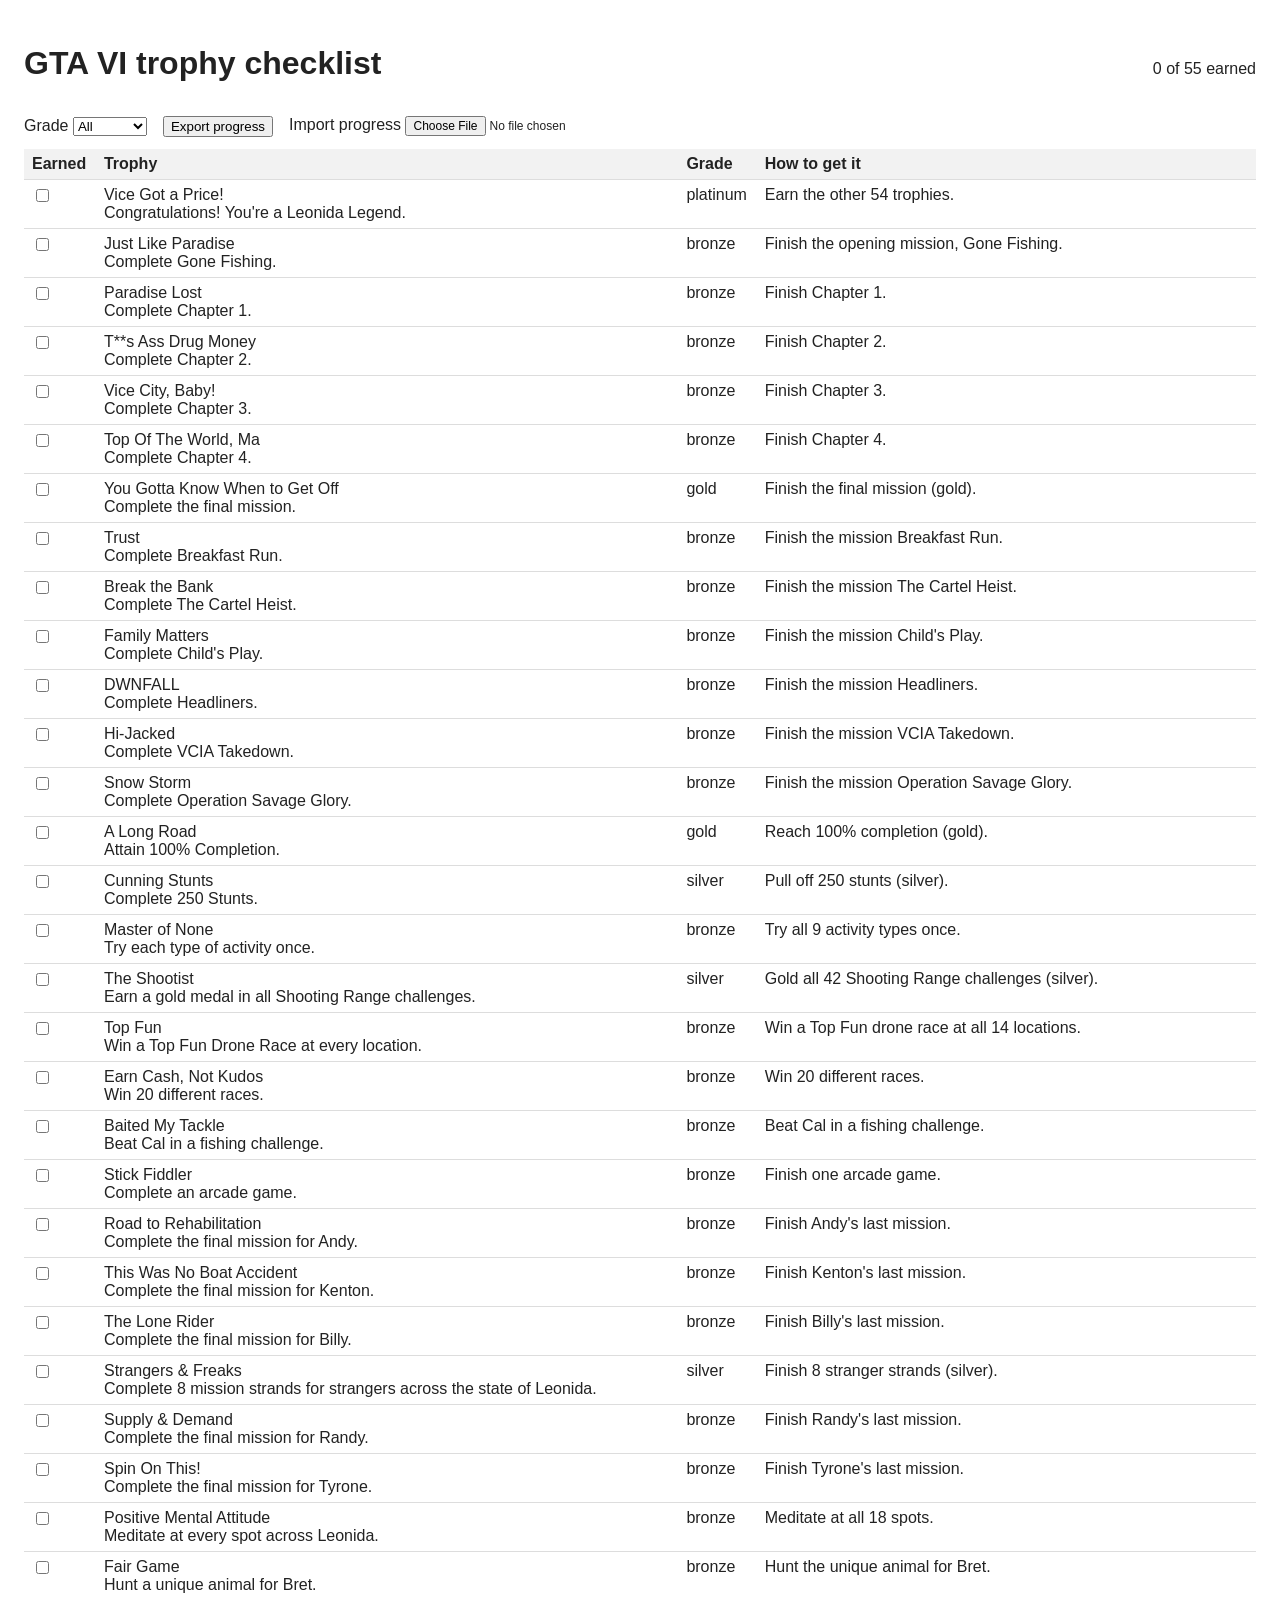
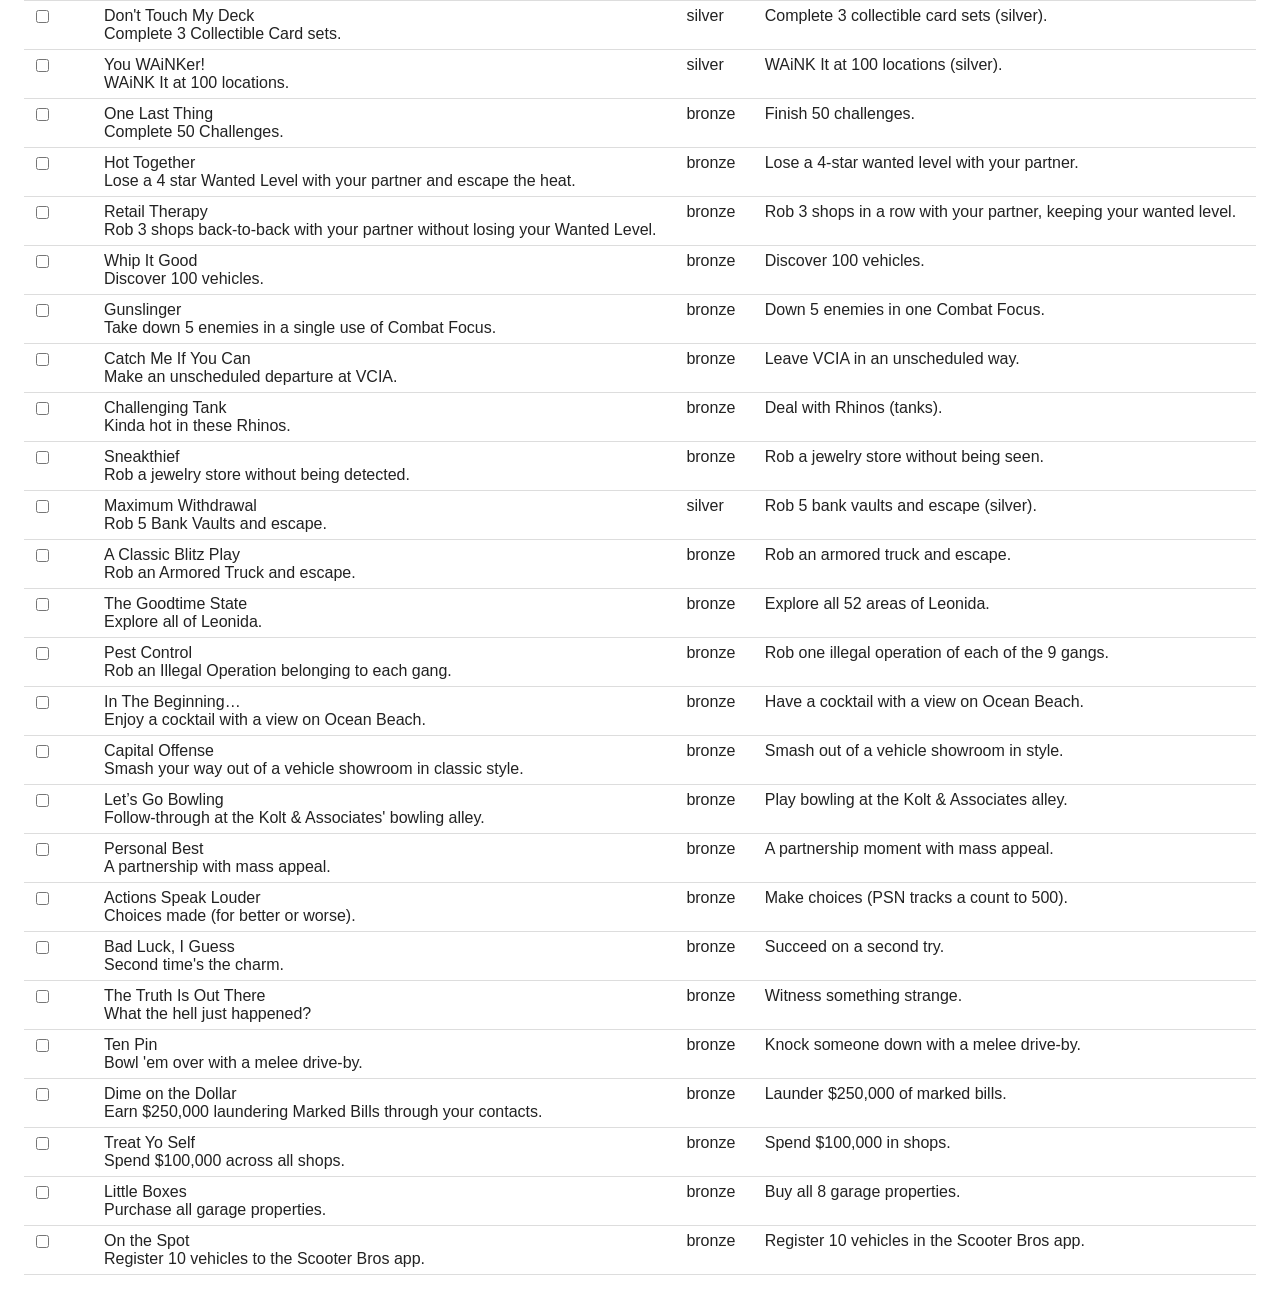
==== app/index.html @ 546e2f85 "kit starter: trophy guide app + screenshots + vendor" ====
<!doctype html>
<html lang="en">
<head>
<meta charset="utf-8">
<meta name="viewport" content="width=device-width, initial-scale=1">
<title>GTA VI trophy checklist</title>
<link rel="stylesheet" href="style.css">
</head>
<body>
<header>
  <h1>GTA VI trophy checklist</h1>
  <p id="progress">0 of 55 earned</p>
</header>
<div class="controls">
  <label>Grade <select id="grade"><option value="all">All</option><option value="platinum">Platinum</option><option value="gold">Gold</option><option value="silver">Silver</option><option value="bronze">Bronze</option></select></label>
  <button id="export" type="button">Export progress</button>
  <label class="import">Import progress <input id="import" type="file" accept="application/json"></label>
</div>
<table>
  <thead><tr><th>Earned</th><th>Trophy</th><th>Grade</th><th>How to get it</th></tr></thead>
  <tbody id="rows"></tbody>
</table>
<script type="module" src="app.js"></script>
</body>
</html>
---- app/style.css ----
body { font-family: Arial, sans-serif; margin: 24px; color: #222; }
header { display: flex; justify-content: space-between; align-items: baseline; }
.controls { display: flex; gap: 16px; margin: 12px 0; align-items: center; }
.import input { font-size: 12px; }
table { border-collapse: collapse; width: 100%; }
th, td { border-bottom: 1px solid #ddd; padding: 6px 8px; text-align: left; vertical-align: top; white-space: pre-line; }
th { background: #f2f2f2; }
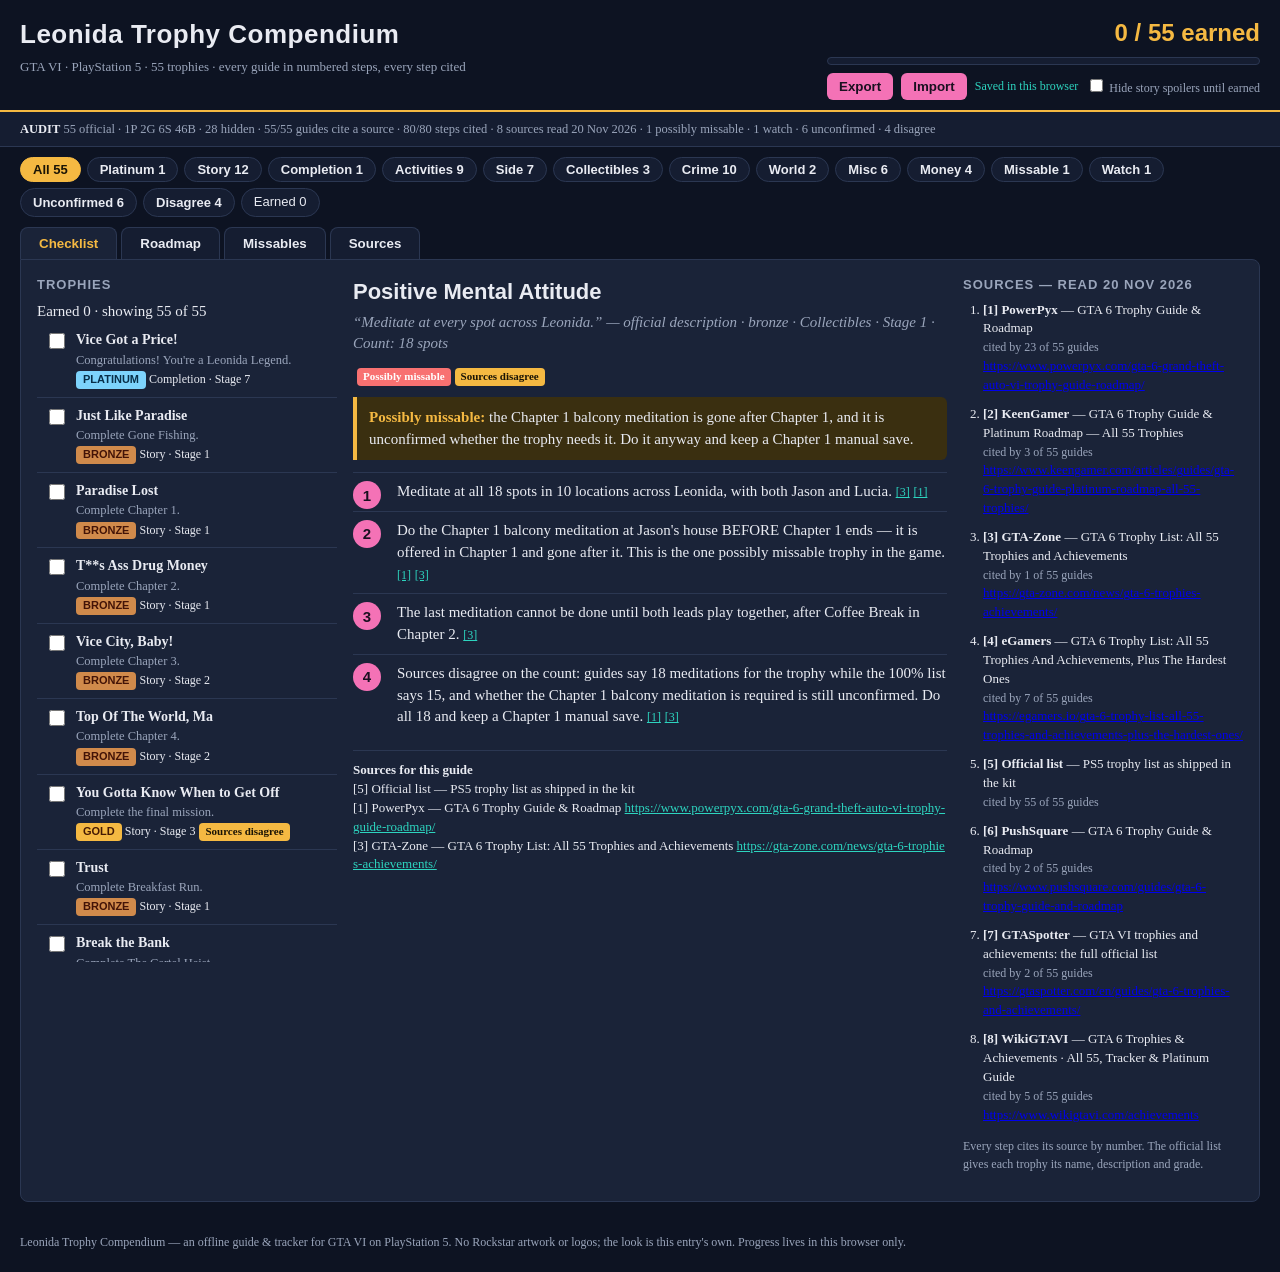
==== commit 34cc65df: "Leonida Trophy Compendium: full guide + tracker (55 trophies, cited guides, roadmap, missables, 4 sc" ====
--- a/app/index.html
+++ b/app/index.html
@@ -3,23 +3,64 @@
 <head>
 <meta charset="utf-8">
 <meta name="viewport" content="width=device-width, initial-scale=1">
-<title>GTA VI trophy checklist</title>
+<title>Leonida Trophy Compendium — GTA VI guide &amp; tracker</title>
 <link rel="stylesheet" href="style.css">
 </head>
 <body>
-<header>
-  <h1>GTA VI trophy checklist</h1>
-  <p id="progress">0 of 55 earned</p>
+<header class="top">
+  <div class="titleblock">
+    <h1>Leonida Trophy Compendium</h1>
+    <p class="subtitle">GTA VI · PlayStation 5 · 55 trophies · every guide in numbered steps, every step cited</p>
+  </div>
+  <div class="progressblock">
+    <div class="earned" id="earnedBig">0 / 55 earned</div>
+    <div class="bar"><div class="barfill" id="barFill"></div></div>
+    <div class="topactions">
+      <button id="exportBtn" type="button">Export</button>
+      <button id="importBtn" type="button">Import</button>
+      <input id="importFile" type="file" accept="application/json" hidden>
+      <span class="saved" id="savedNote">Saved in this browser</span>
+      <label class="spoiler"><input id="spoilerToggle" type="checkbox"> Hide story spoilers until earned</label>
+    </div>
+  </div>
 </header>
-<div class="controls">
-  <label>Grade <select id="grade"><option value="all">All</option><option value="platinum">Platinum</option><option value="gold">Gold</option><option value="silver">Silver</option><option value="bronze">Bronze</option></select></label>
-  <button id="export" type="button">Export progress</button>
-  <label class="import">Import progress <input id="import" type="file" accept="application/json"></label>
-</div>
-<table>
-  <thead><tr><th>Earned</th><th>Trophy</th><th>Grade</th><th>How to get it</th></tr></thead>
-  <tbody id="rows"></tbody>
-</table>
+<div class="audit" id="audit"></div>
+<div class="filters" id="filters"></div>
+<nav class="tabs" id="tabs">
+  <button type="button" data-tab="checklist" class="active">Checklist</button>
+  <button type="button" data-tab="roadmap">Roadmap</button>
+  <button type="button" data-tab="missables">Missables</button>
+  <button type="button" data-tab="sources">Sources</button>
+</nav>
+<main>
+  <section id="view-checklist" class="view active">
+    <div class="cols">
+      <aside class="trophylist">
+        <h2>Trophies</h2>
+        <div id="earnedCount"></div>
+        <ul id="trophyList"></ul>
+      </aside>
+      <article class="detail" id="detail"></article>
+      <aside class="sources" id="sourcesPanel"></aside>
+    </div>
+  </section>
+  <section id="view-roadmap" class="view">
+    <h2>Roadmap to the platinum — Vice Got a Price!</h2>
+    <p class="roadmap-intro">About 200 hours, difficulty 4/10, one playthrough, no online trophies, no mission replay. Keep a manual save at the start of each chapter. Cheats disable trophies and saving — keep them off a trophy save.</p>
+    <div class="stages" id="stages"></div>
+  </section>
+  <section id="view-missables" class="view">
+    <h2>Missables, watch list, unconfirmed &amp; disagreements</h2>
+    <p class="miss-intro">Derived from the launch-day guides, not carried over from any older list. Every other trophy is earnable in free roam after the story.</p>
+    <div class="missgrid" id="missGrid"></div>
+  </section>
+  <section id="view-sources" class="view">
+    <h2>Sources — read 20 Nov 2026</h2>
+    <p class="src-intro">Every step cites its source by number. The official list gives each trophy its name, description and grade. A source is cited, never copied: the guides below are written in this entry's own words.</p>
+    <ol class="srclist" id="sourceList"></ol>
+  </section>
+</main>
+<footer class="foot">Leonida Trophy Compendium — an offline guide &amp; tracker for GTA VI on PlayStation 5. No Rockstar artwork or logos; the look is this entry's own. Progress lives in this browser only.</footer>
 <script type="module" src="app.js"></script>
 </body>
 </html>
--- a/app/style.css
+++ b/app/style.css
@@ -1,7 +1,91 @@
-body { font-family: Arial, sans-serif; margin: 24px; color: #222; }
-header { display: flex; justify-content: space-between; align-items: baseline; }
-.controls { display: flex; gap: 16px; margin: 12px 0; align-items: center; }
-.import input { font-size: 12px; }
-table { border-collapse: collapse; width: 100%; }
-th, td { border-bottom: 1px solid #ddd; padding: 6px 8px; text-align: left; vertical-align: top; white-space: pre-line; }
-th { background: #f2f2f2; }
+/* Leonida Trophy Compendium — dark sunset theme. Own design, no Rockstar assets. */
+:root {
+  --bg: #0d1322; --panel: #151d31; --panel2: #1a2338; --line: #2b3752;
+  --text: #e9ebf2; --muted: #9aa5bb; --amber: #f5b942; --teal: #2dd4bf;
+  --pink: #f472b6; --red: #f87171; --green: #4ade80;
+  --plat: #7dd3fc; --gold: #f5b942; --silver: #cbd5e1; --bronze: #d08a4b;
+}
+* { box-sizing: border-box; }
+body { margin: 0; background: var(--bg); color: var(--text); font-family: Georgia, 'Times New Roman', serif; font-size: 15px; line-height: 1.45; }
+h1, h2, h3, .earned, .tabs button, .chip, .grade { font-family: 'Segoe UI', Arial, sans-serif; }
+.top { display: flex; justify-content: space-between; gap: 24px; padding: 16px 20px 10px; border-bottom: 2px solid var(--amber); flex-wrap: wrap; }
+h1 { margin: 0; font-size: 26px; letter-spacing: .5px; }
+.subtitle { margin: 4px 0 0; color: var(--muted); font-size: 13px; }
+.progressblock { text-align: right; min-width: 320px; }
+.earned { font-size: 24px; font-weight: 800; color: var(--amber); }
+.bar { height: 8px; background: var(--panel); border: 1px solid var(--line); border-radius: 4px; margin: 6px 0 8px; overflow: hidden; }
+.barfill { height: 100%; background: var(--amber); width: 0%; }
+.topactions { display: flex; gap: 8px; align-items: center; justify-content: flex-end; flex-wrap: wrap; }
+button { background: var(--pink); color: #1a1020; border: 0; border-radius: 6px; padding: 6px 12px; font-weight: 700; cursor: pointer; }
+button:hover { filter: brightness(1.12); }
+.saved { color: var(--teal); font-size: 12px; }
+.spoiler { font-size: 12px; color: var(--muted); }
+.audit { padding: 8px 20px; font-size: 12.5px; color: var(--muted); border-bottom: 1px solid var(--line); background: var(--panel); }
+.audit b { color: var(--text); }
+.filters { display: flex; gap: 6px; flex-wrap: wrap; padding: 10px 20px; }
+.chip { background: var(--panel); border: 1px solid var(--line); color: var(--text); border-radius: 999px; padding: 4px 12px; font-size: 13px; cursor: pointer; }
+.chip.active { background: var(--amber); color: #1a1405; border-color: var(--amber); font-weight: 700; }
+.tabs { display: flex; gap: 4px; padding: 0 20px; }
+.tabs button { background: var(--panel); color: var(--text); border: 1px solid var(--line); border-bottom: 0; border-radius: 8px 8px 0 0; padding: 8px 18px; }
+.tabs button.active { background: var(--panel2); color: var(--amber); font-weight: 800; }
+main { padding: 0 20px 20px; }
+.view { display: none; background: var(--panel2); border: 1px solid var(--line); border-radius: 0 8px 8px 8px; padding: 16px; }
+.view.active { display: block; }
+.view h2 { margin: 0 0 8px; font-size: 20px; }
+.cols { display: grid; grid-template-columns: 300px 1fr 280px; gap: 16px; }
+.trophylist h2, .sources h2 { font-size: 13px; text-transform: uppercase; letter-spacing: 1px; color: var(--muted); margin: 0 0 6px; }
+#trophyList { list-style: none; margin: 0; padding: 0; max-height: 640px; overflow-y: auto; }
+#trophyList li { display: flex; gap: 8px; padding: 8px; border-bottom: 1px solid var(--line); cursor: pointer; align-items: flex-start; }
+#trophyList li:hover { background: var(--panel); }
+#trophyList li.selected { background: var(--panel); border-left: 3px solid var(--amber); }
+#trophyList li.earned { opacity: .75; }
+#trophyList input { margin-top: 3px; accent-color: var(--teal); width: 16px; height: 16px; }
+.tname { font-weight: 700; font-size: 14px; }
+.tdesc { color: var(--muted); font-size: 12.5px; }
+.tmeta { font-size: 12px; margin-top: 2px; }
+.grade { display: inline-block; font-size: 11px; font-weight: 800; padding: 1px 7px; border-radius: 4px; text-transform: uppercase; }
+.grade.platinum { background: var(--plat); color: #082f49; }
+.grade.gold { background: var(--gold); color: #451a03; }
+.grade.silver { background: var(--silver); color: #1e293b; }
+.grade.bronze { background: var(--bronze); color: #431407; }
+.flag { display: inline-block; font-size: 11px; font-weight: 800; padding: 1px 6px; border-radius: 4px; margin-left: 4px; }
+.flag.miss { background: var(--red); color: #fff; }
+.flag.dis { background: var(--amber); color: #1a1405; }
+.flag.unc { background: #a78bfa; color: #fff; }
+.flag.watch { background: var(--teal); color: #042f2e; }
+.detail h3 { margin: 0 0 4px; font-size: 22px; }
+.detail .official { color: var(--muted); font-style: italic; margin: 0 0 10px; }
+.warn { background: #3a2f10; border-left: 4px solid var(--amber); padding: 10px 12px; margin: 10px 0; border-radius: 0 6px 6px 0; }
+.warn b { color: var(--amber); }
+.steps { list-style: none; counter-reset: step; margin: 12px 0; padding: 0; }
+.steps li { counter-increment: step; padding: 8px 0 8px 44px; position: relative; border-top: 1px solid var(--line); }
+.steps li::before { content: counter(step); position: absolute; left: 0; top: 8px; width: 28px; height: 28px; border-radius: 50%; background: var(--pink); color: #1a1020; font-weight: 800; display: flex; align-items: center; justify-content: center; font-family: 'Segoe UI', Arial, sans-serif; }
+.cite { color: var(--teal); font-size: 12px; }
+.srcfor { margin-top: 14px; border-top: 1px solid var(--line); padding-top: 10px; font-size: 13px; }
+.srcfor a { color: var(--teal); word-break: break-all; }
+.sources h2 { font-size: 13px; text-transform: uppercase; letter-spacing: 1px; color: var(--muted); }
+.sources ol { margin: 0; padding-left: 20px; font-size: 13px; }
+.sources li { margin-bottom: 10px; }
+.sources .sname { font-weight: 700; }
+.sources .scited { color: var(--muted); font-size: 12px; }
+.sources .snote { color: var(--muted); font-size: 12px; margin-top: 14px; }
+.stages { display: grid; grid-template-columns: repeat(3, 1fr); gap: 12px; margin-top: 12px; }
+.stage { background: var(--panel); border: 1px solid var(--line); border-radius: 8px; padding: 12px; }
+.stage h3 { margin: 0 0 2px; font-size: 16px; }
+.stage .hours { color: var(--amber); font-weight: 700; font-size: 13px; }
+.stage p { margin: 6px 0; font-size: 13.5px; }
+.stage .chips { display: flex; flex-wrap: wrap; gap: 4px; margin-top: 8px; }
+.tchip { font-size: 11.5px; background: var(--panel2); border: 1px solid var(--line); border-radius: 4px; padding: 2px 6px; }
+.tchip.done { background: #14532d; border-color: var(--green); color: var(--green); text-decoration: line-through; }
+.stage .count { font-size: 12.5px; color: var(--muted); margin-top: 8px; }
+.missgrid { display: grid; grid-template-columns: 1fr 1fr; gap: 12px; margin-top: 12px; }
+.misscard { background: var(--panel); border: 1px solid var(--line); border-radius: 8px; padding: 12px; }
+.misscard h3 { margin: 0 0 6px; font-size: 16px; }
+.misscard ul { margin: 6px 0; padding-left: 18px; font-size: 13.5px; }
+.misscard li { margin-bottom: 6px; }
+.misscard a { color: var(--teal); }
+.srclist li { margin-bottom: 12px; }
+.srclist a { color: var(--teal); word-break: break-all; }
+.roadmap-intro, .miss-intro, .src-intro { color: var(--muted); margin: 0 0 4px; }
+.foot { padding: 12px 20px 20px; color: var(--muted); font-size: 12px; }
+@media (max-width: 1100px) { .cols { grid-template-columns: 260px 1fr; } .sources { grid-column: 1 / -1; } .stages { grid-template-columns: 1fr 1fr; } .missgrid { grid-template-columns: 1fr; } }
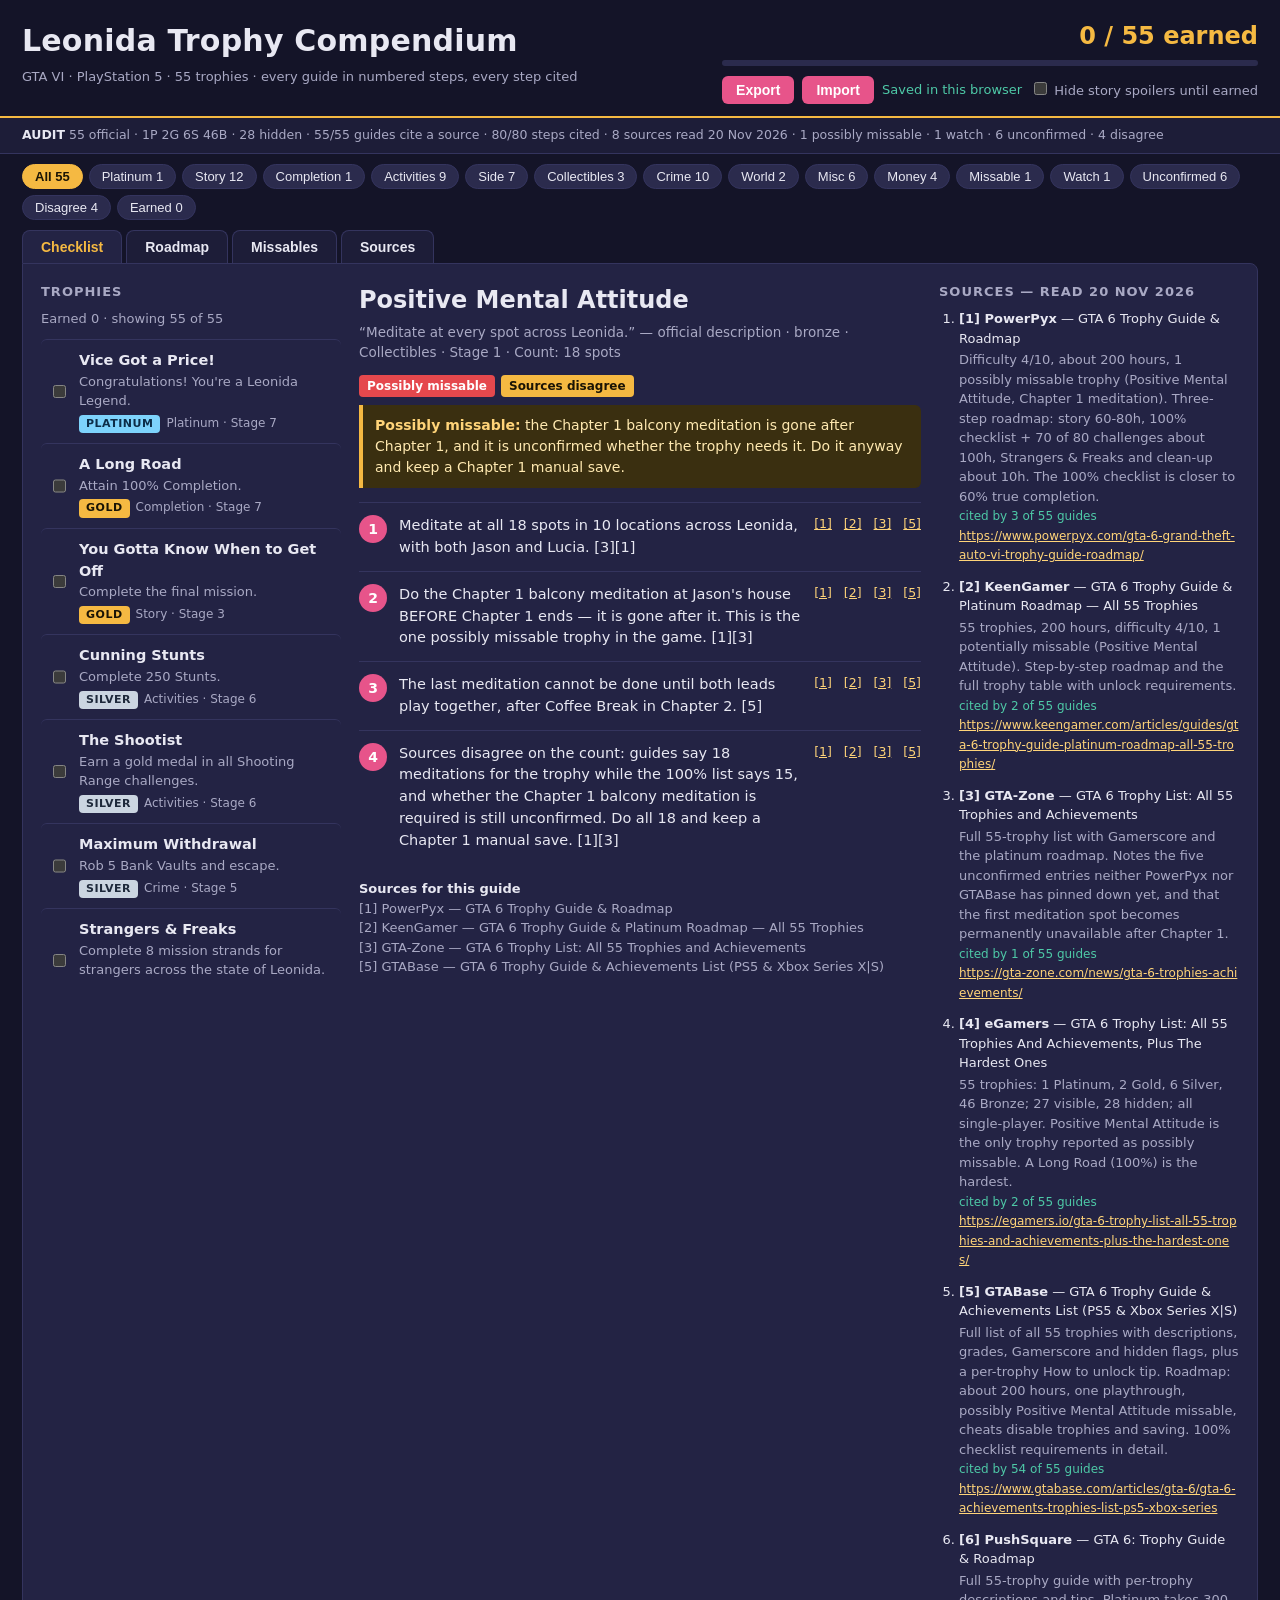
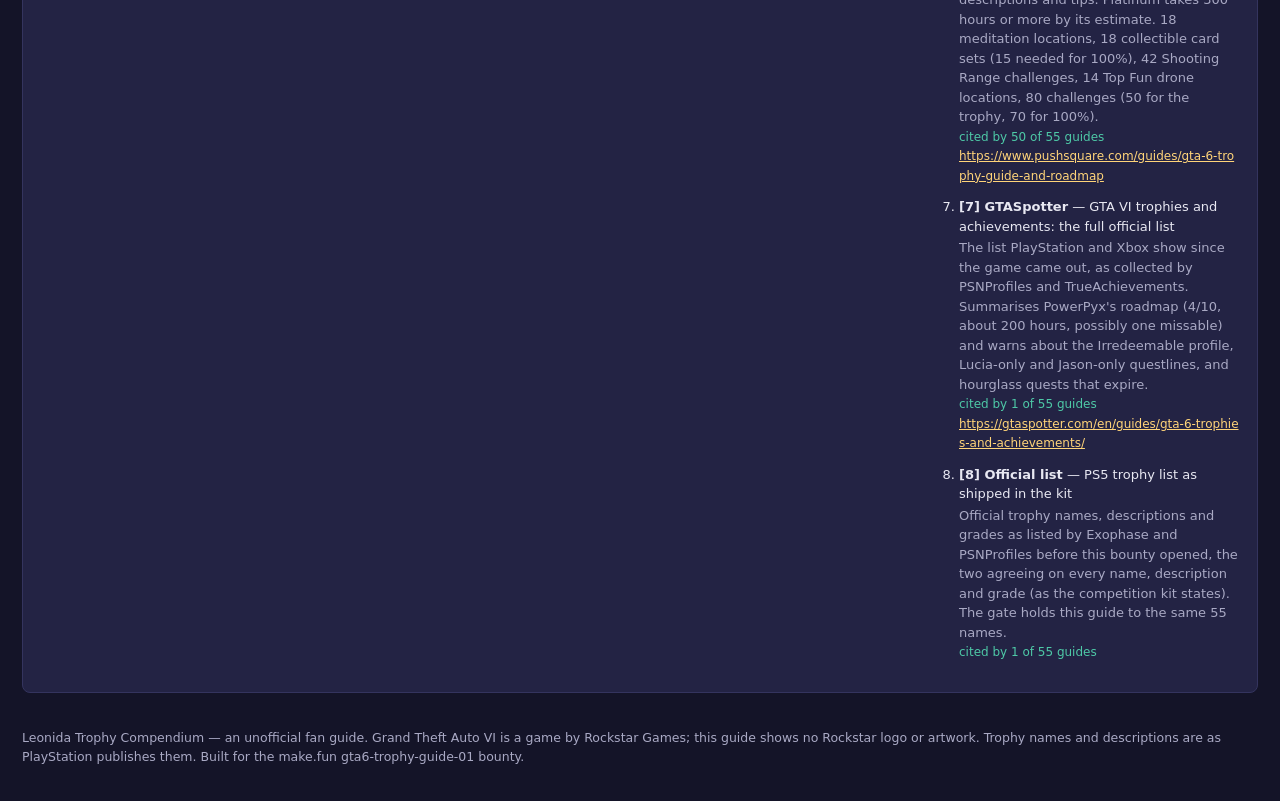
==== commit 2c0bcdac: "Leonida Trophy Compendium REBUILD: full guide + tracker (55 trophies, cited guides, roadmap, missabl" ====
--- a/app/index.html
+++ b/app/index.html
@@ -3,64 +3,73 @@
 <head>
 <meta charset="utf-8">
 <meta name="viewport" content="width=device-width, initial-scale=1">
-<title>Leonida Trophy Compendium — GTA VI guide &amp; tracker</title>
+<title>Leonida Trophy Compendium — GTA VI Trophy Guide &amp; Tracker</title>
 <link rel="stylesheet" href="style.css">
 </head>
 <body>
-<header class="top">
-  <div class="titleblock">
+<header class="topbar">
+  <div class="title-block">
     <h1>Leonida Trophy Compendium</h1>
     <p class="subtitle">GTA VI · PlayStation 5 · 55 trophies · every guide in numbered steps, every step cited</p>
   </div>
-  <div class="progressblock">
-    <div class="earned" id="earnedBig">0 / 55 earned</div>
-    <div class="bar"><div class="barfill" id="barFill"></div></div>
-    <div class="topactions">
-      <button id="exportBtn" type="button">Export</button>
-      <button id="importBtn" type="button">Import</button>
-      <input id="importFile" type="file" accept="application/json" hidden>
-      <span class="saved" id="savedNote">Saved in this browser</span>
-      <label class="spoiler"><input id="spoilerToggle" type="checkbox"> Hide story spoilers until earned</label>
+  <div class="progress-block">
+    <div class="progress-count" id="progress-count">0 / 55 earned</div>
+    <div class="progress-bar"><div class="progress-fill" id="progress-fill"></div></div>
+    <div class="save-row">
+      <button id="btn-export" type="button">Export</button>
+      <button id="btn-import" type="button">Import</button>
+      <input type="file" id="file-import" accept="application/json,.json" hidden>
+      <span class="saved-note">Saved in this browser</span>
+      <label class="spoiler-toggle"><input type="checkbox" id="chk-spoiler"> Hide story spoilers until earned</label>
     </div>
   </div>
 </header>
-<div class="audit" id="audit"></div>
-<div class="filters" id="filters"></div>
-<nav class="tabs" id="tabs">
-  <button type="button" data-tab="checklist" class="active">Checklist</button>
-  <button type="button" data-tab="roadmap">Roadmap</button>
-  <button type="button" data-tab="missables">Missables</button>
-  <button type="button" data-tab="sources">Sources</button>
+<div class="audit" id="audit">AUDIT</div>
+<nav class="chips" id="chips" aria-label="Filter trophies"></nav>
+<nav class="tabs" role="tablist" aria-label="Guide sections">
+  <button class="tab active" data-tab="checklist" role="tab" aria-selected="true">Checklist</button>
+  <button class="tab" data-tab="roadmap" role="tab" aria-selected="false">Roadmap</button>
+  <button class="tab" data-tab="missables" role="tab" aria-selected="false">Missables</button>
+  <button class="tab" data-tab="sources" role="tab" aria-selected="false">Sources</button>
 </nav>
 <main>
-  <section id="view-checklist" class="view active">
+  <section id="tab-checklist" class="panel active" role="tabpanel">
     <div class="cols">
-      <aside class="trophylist">
-        <h2>Trophies</h2>
-        <div id="earnedCount"></div>
-        <ul id="trophyList"></ul>
+      <div class="col-list">
+        <h2>TROPHIES</h2>
+        <p class="list-meta" id="list-meta"></p>
+        <ul class="trophy-list" id="trophy-list"></ul>
+      </div>
+      <div class="col-detail" id="detail">
+        <p class="detail-empty">Pick a trophy on the left to see its guide, step by step, with its sources.</p>
+      </div>
+      <aside class="col-sources">
+        <h2>SOURCES — READ 20 NOV 2026</h2>
+        <ol class="source-list" id="source-list"></ol>
       </aside>
-      <article class="detail" id="detail"></article>
-      <aside class="sources" id="sourcesPanel"></aside>
     </div>
   </section>
-  <section id="view-roadmap" class="view">
+  <section id="tab-roadmap" class="panel" role="tabpanel">
     <h2>Roadmap to the platinum — Vice Got a Price!</h2>
-    <p class="roadmap-intro">About 200 hours, difficulty 4/10, one playthrough, no online trophies, no mission replay. Keep a manual save at the start of each chapter. Cheats disable trophies and saving — keep them off a trophy save.</p>
-    <div class="stages" id="stages"></div>
+    <p class="roadmap-intro">About 200 hours, difficulty 4/10, one playthrough, no online trophies, no mission replay. Keep a manual save at the start of each chapter. Cheats disable trophies and saving — keep them off a trophy save. [1][5]</p>
+    <div class="stage-grid" id="stage-grid"></div>
   </section>
-  <section id="view-missables" class="view">
+  <section id="tab-missables" class="panel" role="tabpanel">
     <h2>Missables, watch list, unconfirmed &amp; disagreements</h2>
-    <p class="miss-intro">Derived from the launch-day guides, not carried over from any older list. Every other trophy is earnable in free roam after the story.</p>
-    <div class="missgrid" id="missGrid"></div>
+    <p class="miss-intro">Only one trophy can be missed. Everything else stays available after the story. [1][5]</p>
+    <div id="missables-body"></div>
   </section>
-  <section id="view-sources" class="view">
-    <h2>Sources — read 20 Nov 2026</h2>
-    <p class="src-intro">Every step cites its source by number. The official list gives each trophy its name, description and grade. A source is cited, never copied: the guides below are written in this entry's own words.</p>
-    <ol class="srclist" id="sourceList"></ol>
+  <section id="tab-sources" class="panel" role="tabpanel">
+    <h2>Sources — read 20 November 2026</h2>
+    <p class="sources-intro">Every guide in this compendium is written in our own words and cites the guide it draws on. The official trophy names and descriptions are shown as PlayStation publishes them. [8]</p>
+    <ol class="source-list big" id="source-list-full"></ol>
+    <h3>Where the sources disagree</h3>
+    <ul class="disagree-list" id="disagree-list"></ul>
   </section>
 </main>
-<footer class="foot">Leonida Trophy Compendium — an offline guide &amp; tracker for GTA VI on PlayStation 5. No Rockstar artwork or logos; the look is this entry's own. Progress lives in this browser only.</footer>
+<footer>
+  <p>Leonida Trophy Compendium — an unofficial fan guide. Grand Theft Auto VI is a game by Rockstar Games; this guide shows no Rockstar logo or artwork. Trophy names and descriptions are as PlayStation publishes them. Built for the make.fun gta6-trophy-guide-01 bounty.</p>
+</footer>
 <script type="module" src="app.js"></script>
 </body>
 </html>
--- a/app/style.css
+++ b/app/style.css
@@ -1,91 +1,159 @@
-/* Leonida Trophy Compendium — dark sunset theme. Own design, no Rockstar assets. */
 :root {
-  --bg: #0d1322; --panel: #151d31; --panel2: #1a2338; --line: #2b3752;
-  --text: #e9ebf2; --muted: #9aa5bb; --amber: #f5b942; --teal: #2dd4bf;
-  --pink: #f472b6; --red: #f87171; --green: #4ade80;
-  --plat: #7dd3fc; --gold: #f5b942; --silver: #cbd5e1; --bronze: #d08a4b;
+  --bg: #141428;
+  --bg-soft: #1d1d38;
+  --bg-card: #232344;
+  --bg-chip: #2b2b4d;
+  --line: #34345e;
+  --text: #e8e8f2;
+  --muted: #a9a9c4;
+  --amber: #f5b942;
+  --amber-soft: #ffd479;
+  --pink: #e7548a;
+  --pink-soft: #f27ba5;
+  --teal: #4ec9a7;
+  --red: #e5484d;
+  --radius: 8px;
 }
 * { box-sizing: border-box; }
-body { margin: 0; background: var(--bg); color: var(--text); font-family: Georgia, 'Times New Roman', serif; font-size: 15px; line-height: 1.45; }
-h1, h2, h3, .earned, .tabs button, .chip, .grade { font-family: 'Segoe UI', Arial, sans-serif; }
-.top { display: flex; justify-content: space-between; gap: 24px; padding: 16px 20px 10px; border-bottom: 2px solid var(--amber); flex-wrap: wrap; }
-h1 { margin: 0; font-size: 26px; letter-spacing: .5px; }
-.subtitle { margin: 4px 0 0; color: var(--muted); font-size: 13px; }
-.progressblock { text-align: right; min-width: 320px; }
-.earned { font-size: 24px; font-weight: 800; color: var(--amber); }
-.bar { height: 8px; background: var(--panel); border: 1px solid var(--line); border-radius: 4px; margin: 6px 0 8px; overflow: hidden; }
-.barfill { height: 100%; background: var(--amber); width: 0%; }
-.topactions { display: flex; gap: 8px; align-items: center; justify-content: flex-end; flex-wrap: wrap; }
-button { background: var(--pink); color: #1a1020; border: 0; border-radius: 6px; padding: 6px 12px; font-weight: 700; cursor: pointer; }
-button:hover { filter: brightness(1.12); }
-.saved { color: var(--teal); font-size: 12px; }
-.spoiler { font-size: 12px; color: var(--muted); }
-.audit { padding: 8px 20px; font-size: 12.5px; color: var(--muted); border-bottom: 1px solid var(--line); background: var(--panel); }
+html { color-scheme: dark; }
+body {
+  margin: 0;
+  background: var(--bg);
+  color: var(--text);
+  font: 15px/1.5 system-ui, -apple-system, "Segoe UI", Roboto, sans-serif;
+}
+a { color: var(--amber-soft); }
+h1 { font-size: 30px; margin: 0; letter-spacing: .2px; }
+h2 { font-size: 19px; margin: 0 0 8px; }
+h3 { font-size: 16px; margin: 22px 0 8px; }
+.topbar {
+  display: flex;
+  justify-content: space-between;
+  gap: 24px;
+  padding: 18px 22px 12px;
+  border-bottom: 2px solid var(--amber);
+  flex-wrap: wrap;
+}
+.subtitle { color: var(--muted); margin: 4px 0 0; font-size: 13px; }
+.progress-block { text-align: right; min-width: 320px; }
+.progress-count { color: var(--amber); font-size: 24px; font-weight: 700; }
+.progress-bar { height: 6px; background: var(--bg-chip); border-radius: 3px; margin: 6px 0 10px; overflow: hidden; }
+.progress-fill { height: 100%; width: 0; background: var(--amber); transition: width .2s; }
+.save-row { display: flex; align-items: center; gap: 8px; justify-content: flex-end; flex-wrap: wrap; }
+.save-row button {
+  background: var(--pink); color: #fff; border: 0; border-radius: 6px;
+  padding: 6px 14px; font-weight: 700; cursor: pointer; font-size: 14px;
+}
+.save-row button:hover { background: var(--pink-soft); }
+.saved-note { color: var(--teal); font-size: 13px; }
+.spoiler-toggle { font-size: 13px; color: var(--muted); cursor: pointer; }
+.audit {
+  padding: 8px 22px; font-size: 12.5px; color: var(--muted);
+  border-bottom: 1px solid var(--line); background: var(--bg-soft);
+}
 .audit b { color: var(--text); }
-.filters { display: flex; gap: 6px; flex-wrap: wrap; padding: 10px 20px; }
-.chip { background: var(--panel); border: 1px solid var(--line); color: var(--text); border-radius: 999px; padding: 4px 12px; font-size: 13px; cursor: pointer; }
+.chips { display: flex; flex-wrap: wrap; gap: 6px; padding: 10px 22px; }
+.chip {
+  background: var(--bg-chip); color: var(--text); border: 1px solid var(--line);
+  border-radius: 999px; padding: 4px 12px; font-size: 13px; cursor: pointer;
+}
+.chip:hover { border-color: var(--amber); }
 .chip.active { background: var(--amber); color: #1a1405; border-color: var(--amber); font-weight: 700; }
-.tabs { display: flex; gap: 4px; padding: 0 20px; }
-.tabs button { background: var(--panel); color: var(--text); border: 1px solid var(--line); border-bottom: 0; border-radius: 8px 8px 0 0; padding: 8px 18px; }
-.tabs button.active { background: var(--panel2); color: var(--amber); font-weight: 800; }
-main { padding: 0 20px 20px; }
-.view { display: none; background: var(--panel2); border: 1px solid var(--line); border-radius: 0 8px 8px 8px; padding: 16px; }
-.view.active { display: block; }
-.view h2 { margin: 0 0 8px; font-size: 20px; }
-.cols { display: grid; grid-template-columns: 300px 1fr 280px; gap: 16px; }
-.trophylist h2, .sources h2 { font-size: 13px; text-transform: uppercase; letter-spacing: 1px; color: var(--muted); margin: 0 0 6px; }
-#trophyList { list-style: none; margin: 0; padding: 0; max-height: 640px; overflow-y: auto; }
-#trophyList li { display: flex; gap: 8px; padding: 8px; border-bottom: 1px solid var(--line); cursor: pointer; align-items: flex-start; }
-#trophyList li:hover { background: var(--panel); }
-#trophyList li.selected { background: var(--panel); border-left: 3px solid var(--amber); }
-#trophyList li.earned { opacity: .75; }
-#trophyList input { margin-top: 3px; accent-color: var(--teal); width: 16px; height: 16px; }
-.tname { font-weight: 700; font-size: 14px; }
-.tdesc { color: var(--muted); font-size: 12.5px; }
-.tmeta { font-size: 12px; margin-top: 2px; }
-.grade { display: inline-block; font-size: 11px; font-weight: 800; padding: 1px 7px; border-radius: 4px; text-transform: uppercase; }
-.grade.platinum { background: var(--plat); color: #082f49; }
-.grade.gold { background: var(--gold); color: #451a03; }
-.grade.silver { background: var(--silver); color: #1e293b; }
-.grade.bronze { background: var(--bronze); color: #431407; }
-.flag { display: inline-block; font-size: 11px; font-weight: 800; padding: 1px 6px; border-radius: 4px; margin-left: 4px; }
-.flag.miss { background: var(--red); color: #fff; }
-.flag.dis { background: var(--amber); color: #1a1405; }
-.flag.unc { background: #a78bfa; color: #fff; }
-.flag.watch { background: var(--teal); color: #042f2e; }
-.detail h3 { margin: 0 0 4px; font-size: 22px; }
-.detail .official { color: var(--muted); font-style: italic; margin: 0 0 10px; }
-.warn { background: #3a2f10; border-left: 4px solid var(--amber); padding: 10px 12px; margin: 10px 0; border-radius: 0 6px 6px 0; }
-.warn b { color: var(--amber); }
-.steps { list-style: none; counter-reset: step; margin: 12px 0; padding: 0; }
-.steps li { counter-increment: step; padding: 8px 0 8px 44px; position: relative; border-top: 1px solid var(--line); }
-.steps li::before { content: counter(step); position: absolute; left: 0; top: 8px; width: 28px; height: 28px; border-radius: 50%; background: var(--pink); color: #1a1020; font-weight: 800; display: flex; align-items: center; justify-content: center; font-family: 'Segoe UI', Arial, sans-serif; }
-.cite { color: var(--teal); font-size: 12px; }
-.srcfor { margin-top: 14px; border-top: 1px solid var(--line); padding-top: 10px; font-size: 13px; }
-.srcfor a { color: var(--teal); word-break: break-all; }
-.sources h2 { font-size: 13px; text-transform: uppercase; letter-spacing: 1px; color: var(--muted); }
-.sources ol { margin: 0; padding-left: 20px; font-size: 13px; }
-.sources li { margin-bottom: 10px; }
-.sources .sname { font-weight: 700; }
-.sources .scited { color: var(--muted); font-size: 12px; }
-.sources .snote { color: var(--muted); font-size: 12px; margin-top: 14px; }
-.stages { display: grid; grid-template-columns: repeat(3, 1fr); gap: 12px; margin-top: 12px; }
-.stage { background: var(--panel); border: 1px solid var(--line); border-radius: 8px; padding: 12px; }
-.stage h3 { margin: 0 0 2px; font-size: 16px; }
-.stage .hours { color: var(--amber); font-weight: 700; font-size: 13px; }
-.stage p { margin: 6px 0; font-size: 13.5px; }
-.stage .chips { display: flex; flex-wrap: wrap; gap: 4px; margin-top: 8px; }
-.tchip { font-size: 11.5px; background: var(--panel2); border: 1px solid var(--line); border-radius: 4px; padding: 2px 6px; }
-.tchip.done { background: #14532d; border-color: var(--green); color: var(--green); text-decoration: line-through; }
-.stage .count { font-size: 12.5px; color: var(--muted); margin-top: 8px; }
-.missgrid { display: grid; grid-template-columns: 1fr 1fr; gap: 12px; margin-top: 12px; }
-.misscard { background: var(--panel); border: 1px solid var(--line); border-radius: 8px; padding: 12px; }
-.misscard h3 { margin: 0 0 6px; font-size: 16px; }
-.misscard ul { margin: 6px 0; padding-left: 18px; font-size: 13.5px; }
-.misscard li { margin-bottom: 6px; }
-.misscard a { color: var(--teal); }
-.srclist li { margin-bottom: 12px; }
-.srclist a { color: var(--teal); word-break: break-all; }
-.roadmap-intro, .miss-intro, .src-intro { color: var(--muted); margin: 0 0 4px; }
-.foot { padding: 12px 20px 20px; color: var(--muted); font-size: 12px; }
-@media (max-width: 1100px) { .cols { grid-template-columns: 260px 1fr; } .sources { grid-column: 1 / -1; } .stages { grid-template-columns: 1fr 1fr; } .missgrid { grid-template-columns: 1fr; } }
+.tabs { display: flex; gap: 4px; padding: 0 22px; }
+.tab {
+  background: var(--bg-soft); color: var(--text); border: 1px solid var(--line);
+  border-bottom: 0; border-radius: 8px 8px 0 0; padding: 8px 18px;
+  font-size: 14px; font-weight: 600; cursor: pointer;
+}
+.tab.active { background: var(--bg-card); color: var(--amber); }
+main { padding: 0 22px 24px; }
+.panel { display: none; background: var(--bg-card); border: 1px solid var(--line); border-radius: 0 8px 8px 8px; padding: 18px; }
+.panel.active { display: block; }
+.cols { display: grid; grid-template-columns: 300px 1fr 300px; gap: 18px; align-items: start; }
+.col-list h2, .col-sources h2 { font-size: 13px; letter-spacing: 1px; color: var(--muted); }
+.list-meta { color: var(--muted); font-size: 13px; margin: 2px 0 10px; }
+.trophy-list { list-style: none; margin: 0; padding: 0; max-height: 640px; overflow-y: auto; }
+.trophy-list li {
+  display: flex; gap: 10px; padding: 10px 8px; border-top: 1px solid var(--line);
+  cursor: pointer; border-radius: 6px;
+}
+.trophy-list li:hover { background: var(--bg-soft); }
+.trophy-list li.selected { background: var(--bg-soft); outline: 1px solid var(--amber); }
+.trophy-list input { margin-top: 3px; accent-color: var(--amber); }
+.trophy-name { font-weight: 700; font-size: 14.5px; }
+.trophy-name.earned { text-decoration: line-through; color: var(--muted); }
+.trophy-desc { color: var(--muted); font-size: 13px; }
+.grade {
+  display: inline-block; font-size: 11px; font-weight: 700; letter-spacing: .5px;
+  border-radius: 4px; padding: 1px 7px; margin-top: 4px; text-transform: uppercase;
+}
+.grade.platinum { background: #7dd3fc; color: #0c2d48; }
+.grade.gold { background: var(--amber); color: #1a1405; }
+.grade.silver { background: #cbd5e1; color: #1e293b; }
+.grade.bronze { background: #d08a4e; color: #2b1503; }
+.trophy-kind { font-size: 12px; color: var(--muted); margin-left: 6px; }
+.detail-empty { color: var(--muted); }
+.detail-head { font-size: 24px; font-weight: 800; margin: 0 0 4px; }
+.detail-sub { color: var(--muted); font-size: 13.5px; margin: 0 0 12px; }
+.detail-sub em { color: var(--text); font-style: italic; }
+.badge {
+  display: inline-block; font-size: 12px; font-weight: 700; border-radius: 4px;
+  padding: 2px 8px; margin: 0 6px 8px 0;
+}
+.badge.missable { background: var(--red); color: #fff; }
+.badge.disagree { background: var(--amber); color: #1a1405; }
+.badge.watch { background: #8b5cf6; color: #fff; }
+.badge.unconfirmed { background: #64748b; color: #fff; }
+.warn {
+  background: #3a2f10; border-left: 4px solid var(--amber); color: #ffe9b0;
+  padding: 10px 12px; border-radius: 0 6px 6px 0; margin: 0 0 14px; font-size: 14px;
+}
+.warn b { color: var(--amber-soft); }
+.steps { list-style: none; margin: 0; padding: 0; counter-reset: step; }
+.steps li {
+  counter-increment: step; display: flex; gap: 12px; padding: 12px 0;
+  border-top: 1px solid var(--line); font-size: 14.5px;
+}
+.steps li::before {
+  content: counter(step); flex: 0 0 28px; height: 28px; line-height: 28px; text-align: center;
+  background: var(--pink); color: #fff; border-radius: 50%; font-weight: 700; font-size: 14px;
+}
+.cite { color: var(--amber-soft); font-size: 12.5px; white-space: nowrap; }
+.detail-sources { margin-top: 16px; font-size: 13px; color: var(--muted); }
+.detail-sources b { color: var(--text); }
+.source-list { margin: 0; padding-left: 20px; font-size: 13px; }
+.source-list li { margin-bottom: 12px; }
+.source-list .src-name { font-weight: 700; }
+.source-list .src-note { color: var(--muted); display: block; margin-top: 2px; }
+.source-list .src-cited { color: var(--teal); font-size: 12px; }
+.source-list a { word-break: break-all; font-size: 12px; }
+.source-list.big { font-size: 14.5px; }
+.stage-grid { display: grid; grid-template-columns: repeat(3, 1fr); gap: 14px; margin-top: 14px; }
+.stage-card { background: var(--bg-soft); border: 1px solid var(--line); border-radius: var(--radius); padding: 14px; }
+.stage-card h3 { margin: 0 0 2px; font-size: 15.5px; }
+.stage-time { color: var(--amber); font-size: 13px; font-weight: 700; margin: 0 0 8px; }
+.stage-card p { margin: 0 0 10px; font-size: 13.5px; color: var(--text); }
+.stage-trophies { display: flex; flex-wrap: wrap; gap: 5px; }
+.stage-trophies span {
+  background: var(--bg-chip); border: 1px solid var(--line); border-radius: 4px;
+  padding: 2px 7px; font-size: 12px;
+}
+.stage-trophies span.done { background: var(--teal); color: #06281e; border-color: var(--teal); }
+.stage-count { color: var(--muted); font-size: 12.5px; margin-top: 8px; }
+.miss-intro, .roadmap-intro, .sources-intro { color: var(--muted); max-width: 900px; }
+.miss-group { margin: 18px 0; }
+.miss-group h3 { margin-bottom: 6px; }
+.miss-group ul { margin: 0; padding-left: 20px; }
+.miss-group li { margin-bottom: 8px; font-size: 14.5px; }
+.disagree-list li { margin-bottom: 10px; font-size: 14.5px; }
+footer { padding: 0 22px 22px; color: var(--muted); font-size: 12.5px; }
+@media (max-width: 1100px) {
+  .cols { grid-template-columns: 260px 1fr; }
+  .col-sources { grid-column: 1 / -1; }
+  .stage-grid { grid-template-columns: repeat(2, 1fr); }
+}
+@media (max-width: 760px) {
+  .cols { grid-template-columns: 1fr; }
+  .stage-grid { grid-template-columns: 1fr; }
+  .progress-block { text-align: left; }
+}
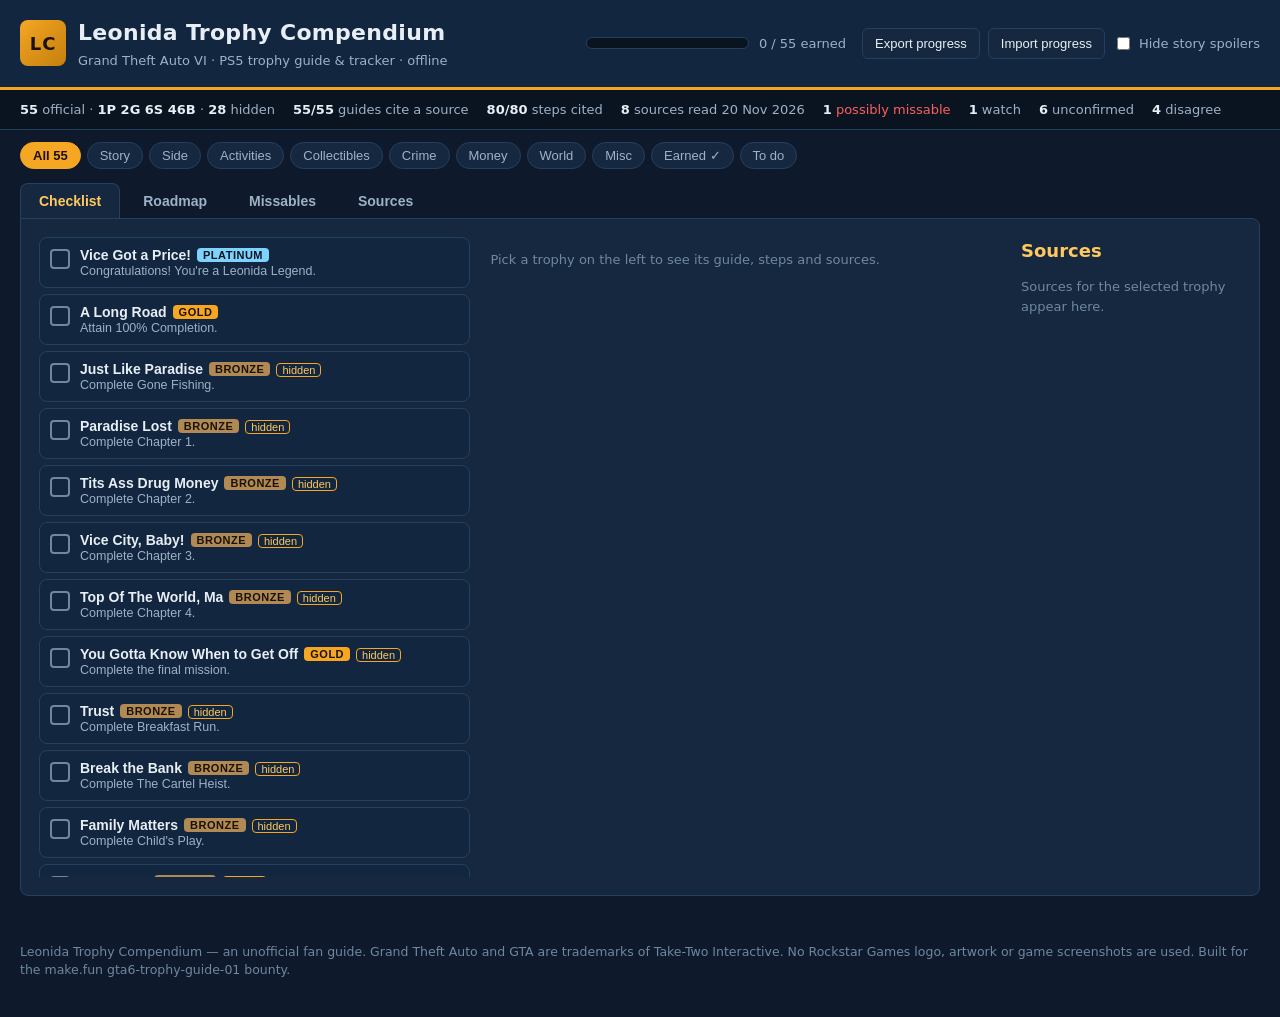
==== commit 834d32b7: "Leonida Trophy Compendium REBUILD #2: full guide + tracker (55 trophies, cited guides, roadmap, miss" ====
--- a/app/index.html
+++ b/app/index.html
@@ -1,4 +1,4 @@
-<!doctype html>
+<!DOCTYPE html>
 <html lang="en">
 <head>
 <meta charset="utf-8">
@@ -7,69 +7,87 @@
 <link rel="stylesheet" href="style.css">
 </head>
 <body>
-<header class="topbar">
-  <div class="title-block">
-    <h1>Leonida Trophy Compendium</h1>
-    <p class="subtitle">GTA VI · PlayStation 5 · 55 trophies · every guide in numbered steps, every step cited</p>
-  </div>
-  <div class="progress-block">
-    <div class="progress-count" id="progress-count">0 / 55 earned</div>
-    <div class="progress-bar"><div class="progress-fill" id="progress-fill"></div></div>
-    <div class="save-row">
-      <button id="btn-export" type="button">Export</button>
-      <button id="btn-import" type="button">Import</button>
-      <input type="file" id="file-import" accept="application/json,.json" hidden>
-      <span class="saved-note">Saved in this browser</span>
-      <label class="spoiler-toggle"><input type="checkbox" id="chk-spoiler"> Hide story spoilers until earned</label>
+<header class="top">
+  <div class="brand">
+    <div class="mark">LC</div>
+    <div>
+      <h1>Leonida Trophy Compendium</h1>
+      <p class="sub">Grand Theft Auto VI &middot; PS5 trophy guide &amp; tracker &middot; offline</p>
     </div>
   </div>
+  <div class="progress" id="progress" aria-label="Progress">
+    <div class="bar"><div class="fill" id="progressFill" style="width:0%"></div></div>
+    <span id="progressText">0 / 55 earned</span>
+  </div>
+  <div class="actions">
+    <button id="exportBtn" type="button">Export progress</button>
+    <button id="importBtn" type="button">Import progress</button>
+    <input type="file" id="importFile" accept="application/json" hidden>
+    <label class="spoiler"><input type="checkbox" id="spoilerToggle"> Hide story spoilers</label>
+  </div>
 </header>
-<div class="audit" id="audit">AUDIT</div>
-<nav class="chips" id="chips" aria-label="Filter trophies"></nav>
-<nav class="tabs" role="tablist" aria-label="Guide sections">
-  <button class="tab active" data-tab="checklist" role="tab" aria-selected="true">Checklist</button>
-  <button class="tab" data-tab="roadmap" role="tab" aria-selected="false">Roadmap</button>
-  <button class="tab" data-tab="missables" role="tab" aria-selected="false">Missables</button>
-  <button class="tab" data-tab="sources" role="tab" aria-selected="false">Sources</button>
+
+<section class="audit" id="auditStrip" aria-label="Audit"></section>
+
+<nav class="chips" id="filterChips" aria-label="Filter by kind">
+  <button data-kind="all" class="on" type="button">All 55</button>
+  <button data-kind="Story" type="button">Story</button>
+  <button data-kind="Side" type="button">Side</button>
+  <button data-kind="Activities" type="button">Activities</button>
+  <button data-kind="Collectibles" type="button">Collectibles</button>
+  <button data-kind="Crime" type="button">Crime</button>
+  <button data-kind="Money" type="button">Money</button>
+  <button data-kind="World" type="button">World</button>
+  <button data-kind="Misc" type="button">Misc</button>
+  <button data-kind="earned" type="button">Earned ✓</button>
+  <button data-kind="todo" type="button">To do</button>
 </nav>
+
+<nav class="tabs" aria-label="Sections">
+  <button data-tab="checklist" class="on" type="button">Checklist</button>
+  <button data-tab="roadmap" type="button">Roadmap</button>
+  <button data-tab="missables" type="button">Missables</button>
+  <button data-tab="sources" type="button">Sources</button>
+</nav>
+
 <main>
-  <section id="tab-checklist" class="panel active" role="tabpanel">
+  <section id="tab-checklist" class="panel on">
     <div class="cols">
-      <div class="col-list">
-        <h2>TROPHIES</h2>
-        <p class="list-meta" id="list-meta"></p>
-        <ul class="trophy-list" id="trophy-list"></ul>
-      </div>
-      <div class="col-detail" id="detail">
-        <p class="detail-empty">Pick a trophy on the left to see its guide, step by step, with its sources.</p>
-      </div>
-      <aside class="col-sources">
-        <h2>SOURCES — READ 20 NOV 2026</h2>
-        <ol class="source-list" id="source-list"></ol>
+      <div class="list" id="trophyList" aria-label="Trophy list"></div>
+      <aside class="detail" id="detail" aria-label="Guide detail">
+        <p class="hint">Pick a trophy on the left to see its guide, steps and sources.</p>
+      </aside>
+      <aside class="srcpanel" id="srcPanel" aria-label="Sources for this trophy">
+        <h2>Sources</h2>
+        <p class="hint">Sources for the selected trophy appear here.</p>
       </aside>
     </div>
   </section>
-  <section id="tab-roadmap" class="panel" role="tabpanel">
-    <h2>Roadmap to the platinum — Vice Got a Price!</h2>
-    <p class="roadmap-intro">About 200 hours, difficulty 4/10, one playthrough, no online trophies, no mission replay. Keep a manual save at the start of each chapter. Cheats disable trophies and saving — keep them off a trophy save. [1][5]</p>
-    <div class="stage-grid" id="stage-grid"></div>
+
+  <section id="tab-roadmap" class="panel">
+    <h2>Roadmap to the Platinum</h2>
+    <p class="lede">One playthrough, about 200 hours (PowerPyx: difficulty 4/10). No online trophies, no mission replay, no difficulty settings — free-roam continues after the story. Keep cheats off: they disable trophies and saving.</p>
+    <ol class="stages" id="stageList"></ol>
   </section>
-  <section id="tab-missables" class="panel" role="tabpanel">
-    <h2>Missables, watch list, unconfirmed &amp; disagreements</h2>
-    <p class="miss-intro">Only one trophy can be missed. Everything else stays available after the story. [1][5]</p>
-    <div id="missables-body"></div>
+
+  <section id="tab-missables" class="panel">
+    <h2>Missables &amp; warnings</h2>
+    <p class="lede">Only one trophy is flagged as possibly missable. Everything else can be finished in free-roam after the story. Save manually at the start and end of every chapter — missions cannot be replayed.</p>
+    <div id="missableList"></div>
   </section>
-  <section id="tab-sources" class="panel" role="tabpanel">
-    <h2>Sources — read 20 November 2026</h2>
-    <p class="sources-intro">Every guide in this compendium is written in our own words and cites the guide it draws on. The official trophy names and descriptions are shown as PlayStation publishes them. [8]</p>
-    <ol class="source-list big" id="source-list-full"></ol>
-    <h3>Where the sources disagree</h3>
-    <ul class="disagree-list" id="disagree-list"></ul>
+
+  <section id="tab-sources" class="panel">
+    <h2>Sources</h2>
+    <p class="lede">Every guide in this compendium is written in our own words and cites its sources. Trophy names and descriptions are the PlayStation / Xbox list as published on PSN and Xbox since the game launched, as collected by PSNProfiles and TrueAchievements. Rockstar has not published a separate official list, so anything not confirmed in two sources is marked unconfirmed.</p>
+    <ul class="srclist" id="sourceList"></ul>
+    <h3>Where sources disagree</h3>
+    <div id="disputeList"></div>
   </section>
 </main>
+
 <footer>
-  <p>Leonida Trophy Compendium — an unofficial fan guide. Grand Theft Auto VI is a game by Rockstar Games; this guide shows no Rockstar logo or artwork. Trophy names and descriptions are as PlayStation publishes them. Built for the make.fun gta6-trophy-guide-01 bounty.</p>
+  <p>Leonida Trophy Compendium — an unofficial fan guide. Grand Theft Auto and GTA are trademarks of Take-Two Interactive. No Rockstar Games logo, artwork or game screenshots are used. Built for the make.fun gta6-trophy-guide-01 bounty.</p>
 </footer>
-<script type="module" src="app.js"></script>
+<script src="app.js"></script>
 </body>
 </html>
--- a/app/style.css
+++ b/app/style.css
@@ -1,159 +1,75 @@
-:root {
-  --bg: #141428;
-  --bg-soft: #1d1d38;
-  --bg-card: #232344;
-  --bg-chip: #2b2b4d;
-  --line: #34345e;
-  --text: #e8e8f2;
-  --muted: #a9a9c4;
-  --amber: #f5b942;
-  --amber-soft: #ffd479;
-  --pink: #e7548a;
-  --pink-soft: #f27ba5;
-  --teal: #4ec9a7;
-  --red: #e5484d;
-  --radius: 8px;
+:root{
+  --navy:#0e1a2b; --navy2:#13263f; --panel:#16283f; --line:#24405f;
+  --amber:#f5a623; --amber2:#ffc95e; --teal:#2ec4b6; --ink:#e8eef5;
+  --muted:#9db1c7; --dim:#6f87a1; --good:#3ddc84; --warn:#ff5d5d;
 }
-* { box-sizing: border-box; }
-html { color-scheme: dark; }
-body {
-  margin: 0;
-  background: var(--bg);
-  color: var(--text);
-  font: 15px/1.5 system-ui, -apple-system, "Segoe UI", Roboto, sans-serif;
-}
-a { color: var(--amber-soft); }
-h1 { font-size: 30px; margin: 0; letter-spacing: .2px; }
-h2 { font-size: 19px; margin: 0 0 8px; }
-h3 { font-size: 16px; margin: 22px 0 8px; }
-.topbar {
-  display: flex;
-  justify-content: space-between;
-  gap: 24px;
-  padding: 18px 22px 12px;
-  border-bottom: 2px solid var(--amber);
-  flex-wrap: wrap;
-}
-.subtitle { color: var(--muted); margin: 4px 0 0; font-size: 13px; }
-.progress-block { text-align: right; min-width: 320px; }
-.progress-count { color: var(--amber); font-size: 24px; font-weight: 700; }
-.progress-bar { height: 6px; background: var(--bg-chip); border-radius: 3px; margin: 6px 0 10px; overflow: hidden; }
-.progress-fill { height: 100%; width: 0; background: var(--amber); transition: width .2s; }
-.save-row { display: flex; align-items: center; gap: 8px; justify-content: flex-end; flex-wrap: wrap; }
-.save-row button {
-  background: var(--pink); color: #fff; border: 0; border-radius: 6px;
-  padding: 6px 14px; font-weight: 700; cursor: pointer; font-size: 14px;
-}
-.save-row button:hover { background: var(--pink-soft); }
-.saved-note { color: var(--teal); font-size: 13px; }
-.spoiler-toggle { font-size: 13px; color: var(--muted); cursor: pointer; }
-.audit {
-  padding: 8px 22px; font-size: 12.5px; color: var(--muted);
-  border-bottom: 1px solid var(--line); background: var(--bg-soft);
-}
-.audit b { color: var(--text); }
-.chips { display: flex; flex-wrap: wrap; gap: 6px; padding: 10px 22px; }
-.chip {
-  background: var(--bg-chip); color: var(--text); border: 1px solid var(--line);
-  border-radius: 999px; padding: 4px 12px; font-size: 13px; cursor: pointer;
-}
-.chip:hover { border-color: var(--amber); }
-.chip.active { background: var(--amber); color: #1a1405; border-color: var(--amber); font-weight: 700; }
-.tabs { display: flex; gap: 4px; padding: 0 22px; }
-.tab {
-  background: var(--bg-soft); color: var(--text); border: 1px solid var(--line);
-  border-bottom: 0; border-radius: 8px 8px 0 0; padding: 8px 18px;
-  font-size: 14px; font-weight: 600; cursor: pointer;
-}
-.tab.active { background: var(--bg-card); color: var(--amber); }
-main { padding: 0 22px 24px; }
-.panel { display: none; background: var(--bg-card); border: 1px solid var(--line); border-radius: 0 8px 8px 8px; padding: 18px; }
-.panel.active { display: block; }
-.cols { display: grid; grid-template-columns: 300px 1fr 300px; gap: 18px; align-items: start; }
-.col-list h2, .col-sources h2 { font-size: 13px; letter-spacing: 1px; color: var(--muted); }
-.list-meta { color: var(--muted); font-size: 13px; margin: 2px 0 10px; }
-.trophy-list { list-style: none; margin: 0; padding: 0; max-height: 640px; overflow-y: auto; }
-.trophy-list li {
-  display: flex; gap: 10px; padding: 10px 8px; border-top: 1px solid var(--line);
-  cursor: pointer; border-radius: 6px;
-}
-.trophy-list li:hover { background: var(--bg-soft); }
-.trophy-list li.selected { background: var(--bg-soft); outline: 1px solid var(--amber); }
-.trophy-list input { margin-top: 3px; accent-color: var(--amber); }
-.trophy-name { font-weight: 700; font-size: 14.5px; }
-.trophy-name.earned { text-decoration: line-through; color: var(--muted); }
-.trophy-desc { color: var(--muted); font-size: 13px; }
-.grade {
-  display: inline-block; font-size: 11px; font-weight: 700; letter-spacing: .5px;
-  border-radius: 4px; padding: 1px 7px; margin-top: 4px; text-transform: uppercase;
-}
-.grade.platinum { background: #7dd3fc; color: #0c2d48; }
-.grade.gold { background: var(--amber); color: #1a1405; }
-.grade.silver { background: #cbd5e1; color: #1e293b; }
-.grade.bronze { background: #d08a4e; color: #2b1503; }
-.trophy-kind { font-size: 12px; color: var(--muted); margin-left: 6px; }
-.detail-empty { color: var(--muted); }
-.detail-head { font-size: 24px; font-weight: 800; margin: 0 0 4px; }
-.detail-sub { color: var(--muted); font-size: 13.5px; margin: 0 0 12px; }
-.detail-sub em { color: var(--text); font-style: italic; }
-.badge {
-  display: inline-block; font-size: 12px; font-weight: 700; border-radius: 4px;
-  padding: 2px 8px; margin: 0 6px 8px 0;
-}
-.badge.missable { background: var(--red); color: #fff; }
-.badge.disagree { background: var(--amber); color: #1a1405; }
-.badge.watch { background: #8b5cf6; color: #fff; }
-.badge.unconfirmed { background: #64748b; color: #fff; }
-.warn {
-  background: #3a2f10; border-left: 4px solid var(--amber); color: #ffe9b0;
-  padding: 10px 12px; border-radius: 0 6px 6px 0; margin: 0 0 14px; font-size: 14px;
-}
-.warn b { color: var(--amber-soft); }
-.steps { list-style: none; margin: 0; padding: 0; counter-reset: step; }
-.steps li {
-  counter-increment: step; display: flex; gap: 12px; padding: 12px 0;
-  border-top: 1px solid var(--line); font-size: 14.5px;
-}
-.steps li::before {
-  content: counter(step); flex: 0 0 28px; height: 28px; line-height: 28px; text-align: center;
-  background: var(--pink); color: #fff; border-radius: 50%; font-weight: 700; font-size: 14px;
-}
-.cite { color: var(--amber-soft); font-size: 12.5px; white-space: nowrap; }
-.detail-sources { margin-top: 16px; font-size: 13px; color: var(--muted); }
-.detail-sources b { color: var(--text); }
-.source-list { margin: 0; padding-left: 20px; font-size: 13px; }
-.source-list li { margin-bottom: 12px; }
-.source-list .src-name { font-weight: 700; }
-.source-list .src-note { color: var(--muted); display: block; margin-top: 2px; }
-.source-list .src-cited { color: var(--teal); font-size: 12px; }
-.source-list a { word-break: break-all; font-size: 12px; }
-.source-list.big { font-size: 14.5px; }
-.stage-grid { display: grid; grid-template-columns: repeat(3, 1fr); gap: 14px; margin-top: 14px; }
-.stage-card { background: var(--bg-soft); border: 1px solid var(--line); border-radius: var(--radius); padding: 14px; }
-.stage-card h3 { margin: 0 0 2px; font-size: 15.5px; }
-.stage-time { color: var(--amber); font-size: 13px; font-weight: 700; margin: 0 0 8px; }
-.stage-card p { margin: 0 0 10px; font-size: 13.5px; color: var(--text); }
-.stage-trophies { display: flex; flex-wrap: wrap; gap: 5px; }
-.stage-trophies span {
-  background: var(--bg-chip); border: 1px solid var(--line); border-radius: 4px;
-  padding: 2px 7px; font-size: 12px;
-}
-.stage-trophies span.done { background: var(--teal); color: #06281e; border-color: var(--teal); }
-.stage-count { color: var(--muted); font-size: 12.5px; margin-top: 8px; }
-.miss-intro, .roadmap-intro, .sources-intro { color: var(--muted); max-width: 900px; }
-.miss-group { margin: 18px 0; }
-.miss-group h3 { margin-bottom: 6px; }
-.miss-group ul { margin: 0; padding-left: 20px; }
-.miss-group li { margin-bottom: 8px; font-size: 14.5px; }
-.disagree-list li { margin-bottom: 10px; font-size: 14.5px; }
-footer { padding: 0 22px 22px; color: var(--muted); font-size: 12.5px; }
-@media (max-width: 1100px) {
-  .cols { grid-template-columns: 260px 1fr; }
-  .col-sources { grid-column: 1 / -1; }
-  .stage-grid { grid-template-columns: repeat(2, 1fr); }
-}
-@media (max-width: 760px) {
-  .cols { grid-template-columns: 1fr; }
-  .stage-grid { grid-template-columns: 1fr; }
-  .progress-block { text-align: left; }
-}
+*{box-sizing:border-box}
+body{margin:0;background:var(--navy);color:var(--ink);font:15px/1.5 system-ui,-apple-system,"Segoe UI",Roboto,sans-serif}
+h1{font-size:22px;margin:0;letter-spacing:.3px}
+h2{font-size:18px;margin:0 0 8px;color:var(--amber2)}
+h3{font-size:15px;margin:18px 0 6px;color:var(--amber2)}
+a{color:var(--teal)}
+button{cursor:pointer}
+.top{display:flex;flex-wrap:wrap;gap:16px;align-items:center;padding:16px 20px;background:var(--navy2);border-bottom:3px solid var(--amber)}
+.brand{display:flex;gap:12px;align-items:center}
+.mark{width:46px;height:46px;border-radius:8px;background:linear-gradient(135deg,var(--amber),#c47f0e);color:#1a1206;display:grid;place-items:center;font-weight:800;font-size:18px;letter-spacing:1px}
+.sub{margin:2px 0 0;color:var(--muted);font-size:13px}
+.progress{margin-left:auto;display:flex;align-items:center;gap:10px;min-width:260px}
+.bar{flex:1;height:12px;background:#0a1420;border:1px solid var(--line);border-radius:6px;overflow:hidden}
+.fill{height:100%;background:linear-gradient(90deg,var(--teal),var(--amber));transition:width .3s}
+#progressText{font-size:13px;color:var(--muted);white-space:nowrap}
+.actions{display:flex;gap:8px;align-items:center;flex-wrap:wrap}
+.actions button{background:var(--panel);color:var(--ink);border:1px solid var(--line);border-radius:6px;padding:7px 12px;font-size:13px}
+.actions button:hover{border-color:var(--amber)}
+.spoiler{font-size:13px;color:var(--muted);display:flex;gap:6px;align-items:center}
+.audit{display:flex;flex-wrap:wrap;gap:8px 18px;padding:10px 20px;background:#0a1420;border-bottom:1px solid var(--line);font-size:13px;color:var(--muted)}
+.audit b{color:var(--ink)}
+.audit .flag{color:var(--warn)}
+.chips{display:flex;flex-wrap:wrap;gap:6px;padding:12px 20px 4px}
+.chips button{background:var(--panel);color:var(--muted);border:1px solid var(--line);border-radius:20px;padding:5px 12px;font-size:13px}
+.chips button.on{background:var(--amber);color:#1a1206;border-color:var(--amber);font-weight:700}
+.tabs{display:flex;gap:4px;padding:10px 20px 0}
+.tabs button{background:transparent;color:var(--muted);border:1px solid transparent;border-bottom:none;border-radius:8px 8px 0 0;padding:9px 18px;font-size:14px;font-weight:600}
+.tabs button.on{background:var(--panel);color:var(--amber2);border-color:var(--line)}
+main{padding:0 20px 20px}
+.panel{display:none;background:var(--panel);border:1px solid var(--line);border-radius:0 8px 8px 8px;padding:18px}
+.panel.on{display:block}
+.lede{color:var(--muted);max-width:75ch}
+.cols{display:grid;grid-template-columns:minmax(280px,1.1fr) minmax(280px,1.3fr) 220px;gap:16px}
+.list{display:flex;flex-direction:column;gap:6px;max-height:640px;overflow:auto;padding-right:4px}
+.trow{display:flex;gap:10px;align-items:flex-start;text-align:left;background:var(--navy2);border:1px solid var(--line);border-radius:8px;padding:9px 10px;color:var(--ink);width:100%}
+.trow:hover{border-color:var(--amber)}
+.trow.sel{border-color:var(--amber);box-shadow:0 0 0 1px var(--amber)}
+.trow .ck{width:20px;height:20px;flex:none;border:2px solid var(--dim);border-radius:4px;margin-top:2px;display:grid;place-items:center;font-size:13px;color:#0a1420}
+.trow.earned .ck{background:var(--good);border-color:var(--good)}
+.trow .nm{font-weight:700;font-size:14px}
+.trow .ds{color:var(--muted);font-size:12.5px}
+.grade{display:inline-block;font-size:11px;font-weight:800;letter-spacing:.5px;text-transform:uppercase;border-radius:4px;padding:1px 6px;margin-left:6px;vertical-align:1px}
+.grade.Platinum{background:#7dd3fc;color:#0a1420}
+.grade.Gold{background:var(--amber);color:#1a1206}
+.grade.Silver{background:#cbd5e1;color:#0a1420}
+.grade.Bronze{background:#b08954;color:#1a1206}
+.tag{display:inline-block;font-size:11px;border:1px solid var(--line);border-radius:4px;padding:0 5px;margin-left:6px;color:var(--muted)}
+.tag.hidden{color:var(--amber2);border-color:var(--amber)}
+.tag.miss{color:var(--warn);border-color:var(--warn)}
+.detail h2{margin-top:0}
+.detail .meta{color:var(--muted);font-size:13px;margin:0 0 10px}
+.detail ol{padding-left:20px}
+.detail li{margin-bottom:6px}
+.warnbox{background:#2b1414;border:1px solid var(--warn);border-radius:8px;padding:10px 12px;margin:10px 0;font-size:13.5px}
+.notebox{background:var(--navy2);border:1px solid var(--line);border-radius:8px;padding:10px 12px;margin:10px 0;font-size:13.5px}
+.srcpanel h2{margin-top:0}
+.srcpanel ul{list-style:none;padding:0;margin:0;display:flex;flex-direction:column;gap:8px}
+.srcpanel a{font-size:13.5px;word-break:break-all}
+.hint{color:var(--dim);font-size:13px}
+.stages{list-style:none;padding:0;margin:0;display:flex;flex-direction:column;gap:10px}
+.stages li{background:var(--navy2);border:1px solid var(--line);border-radius:8px;padding:12px 14px}
+.stages .st-t{font-weight:700;color:var(--amber2)}
+.stages .st-n{color:var(--muted);font-size:13px}
+.srclist{list-style:none;padding:0;display:flex;flex-direction:column;gap:8px}
+.srclist a{word-break:break-all}
+.misscard{background:var(--navy2);border:1px solid var(--line);border-radius:8px;padding:12px 14px;margin-bottom:10px}
+.misscard .flag{color:var(--warn);font-weight:700}
+.misscard .ok{color:var(--good);font-weight:700}
+footer{padding:14px 20px 24px;color:var(--dim);font-size:12.5px}
+@media (max-width:1000px){.cols{grid-template-columns:1fr}.progress{margin-left:0;width:100%}}
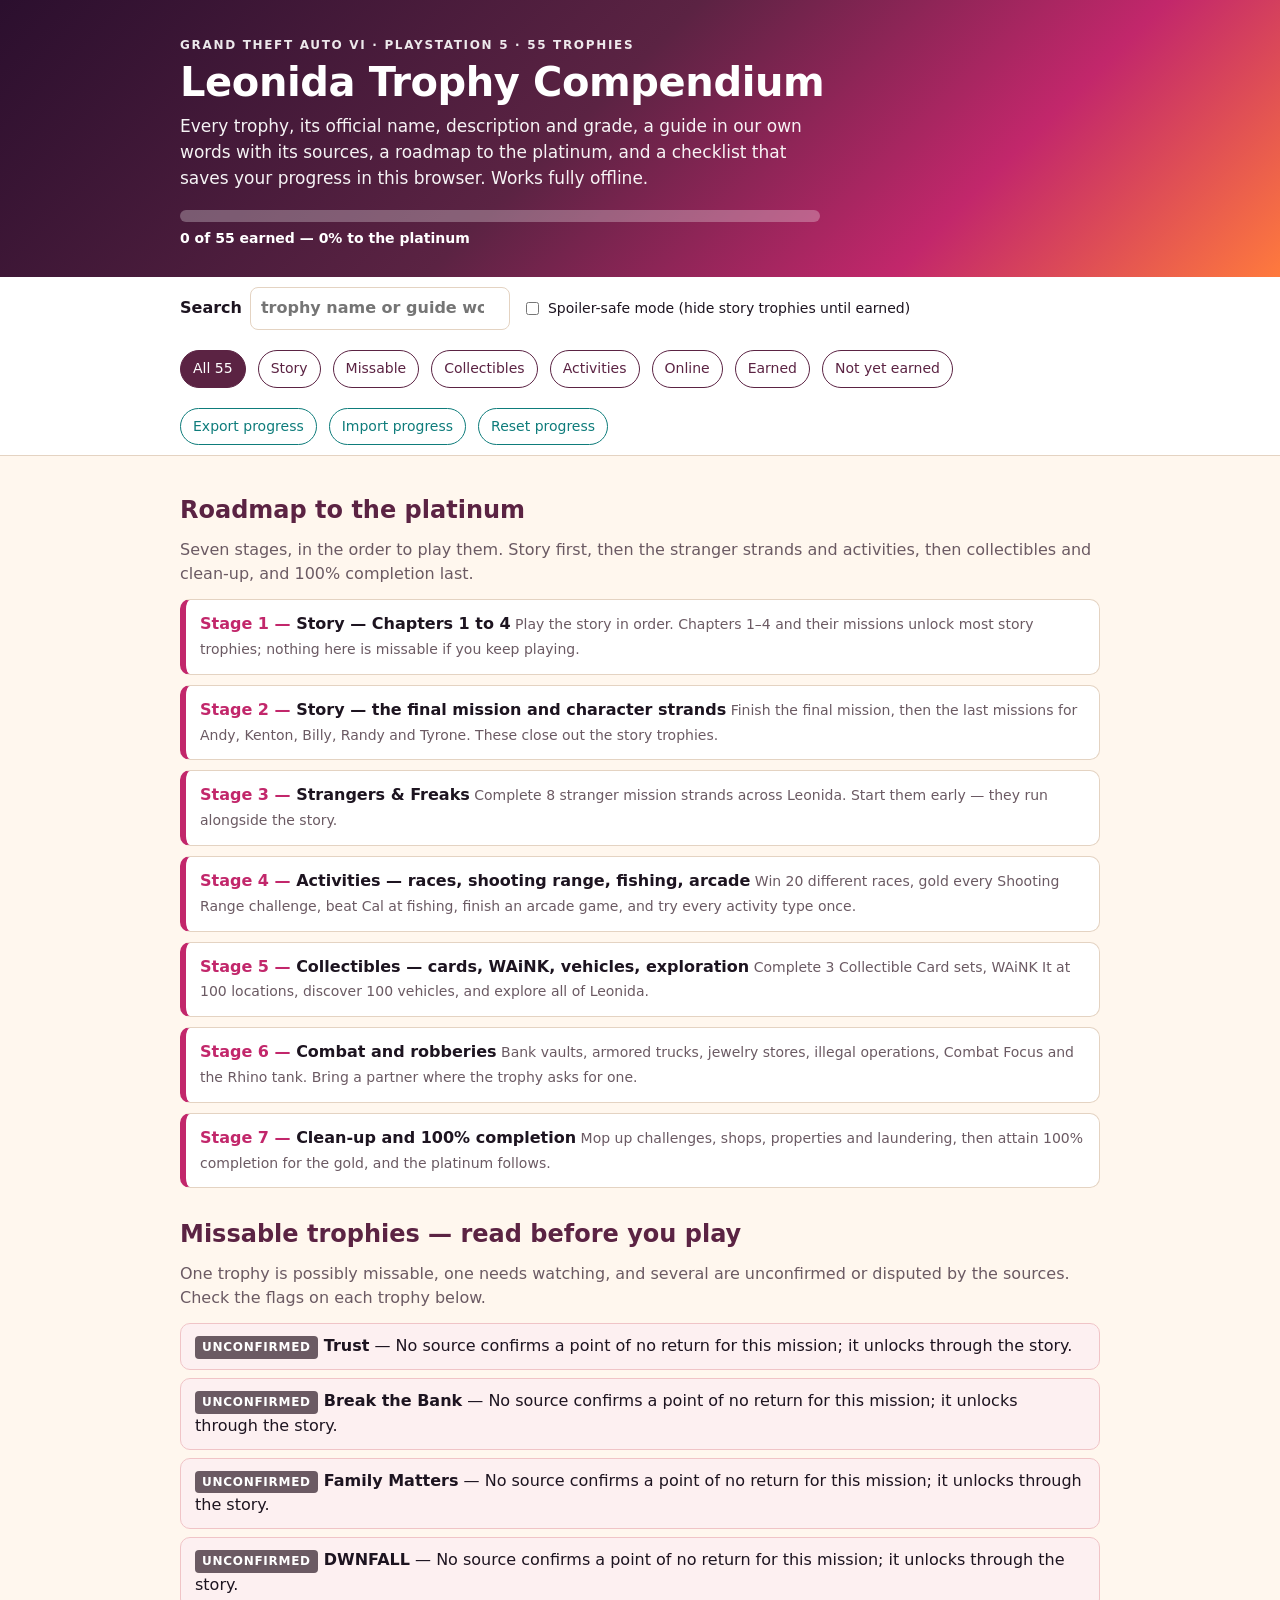
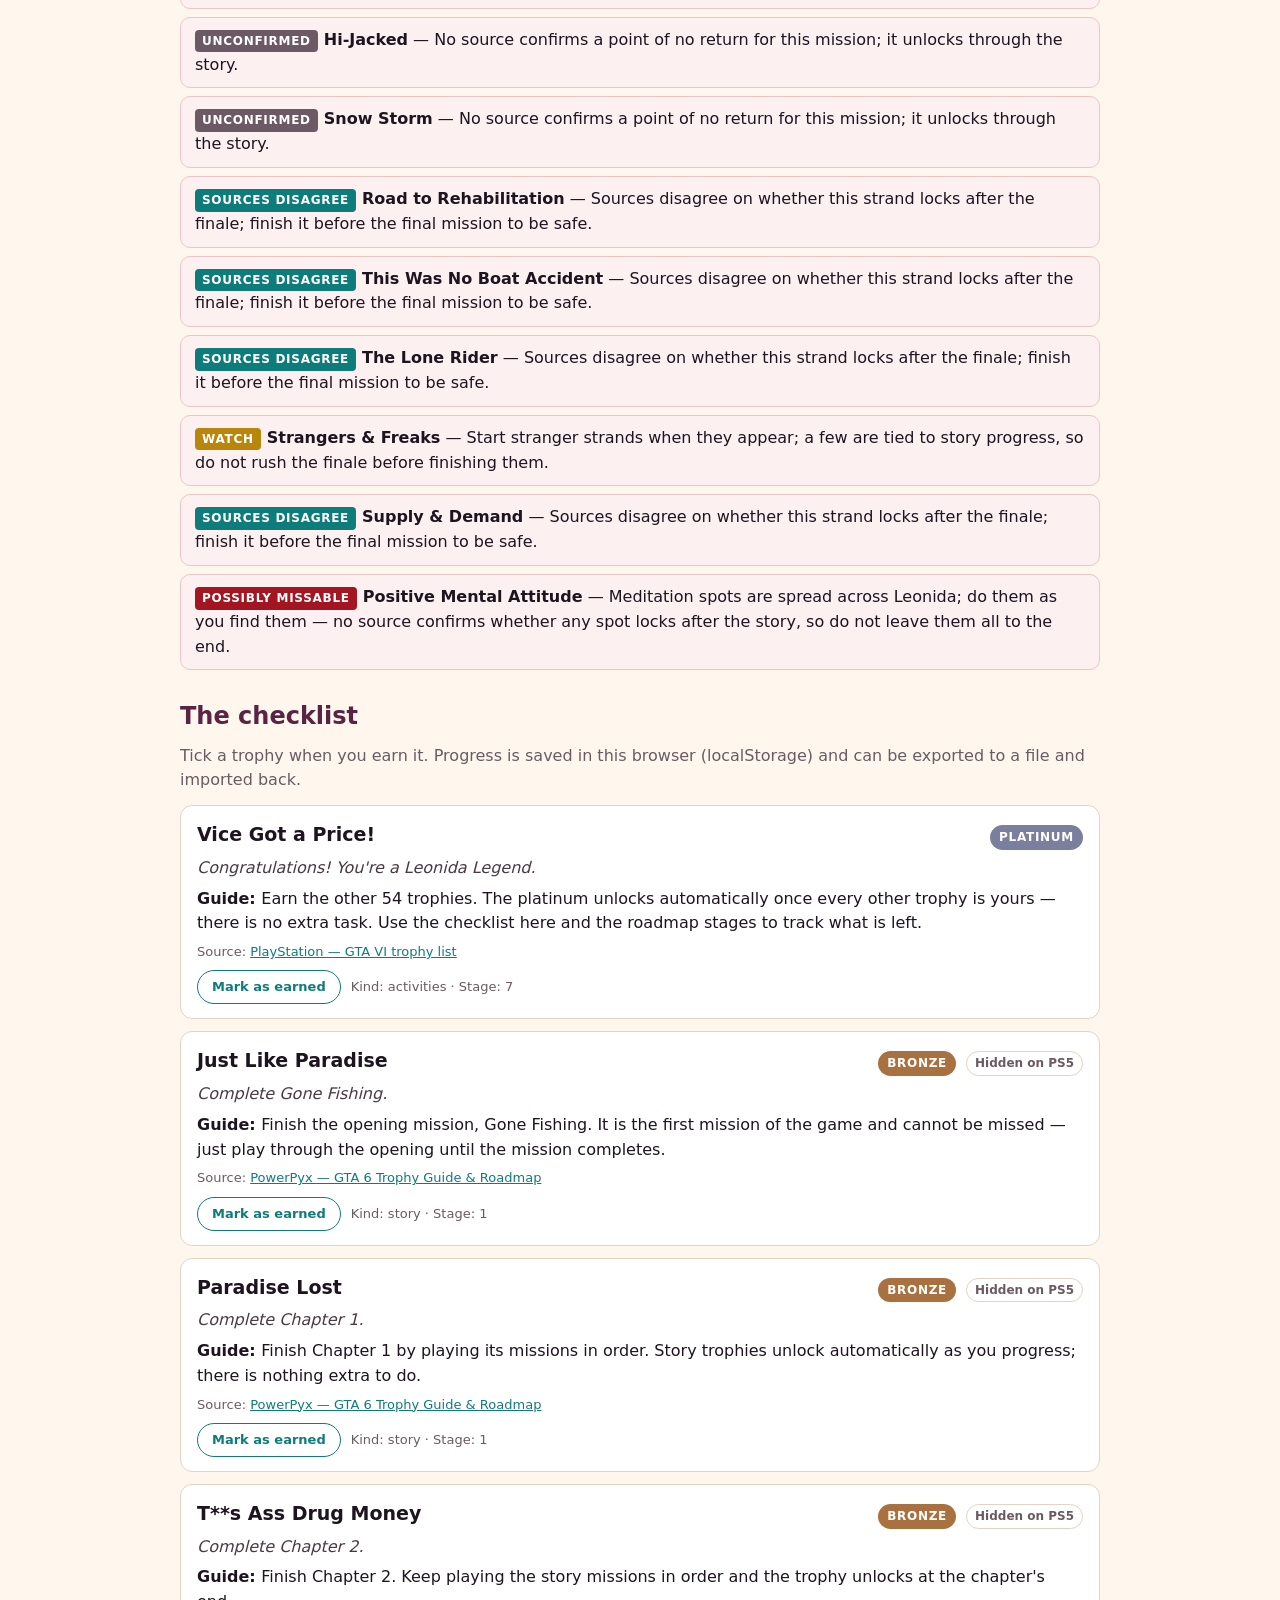
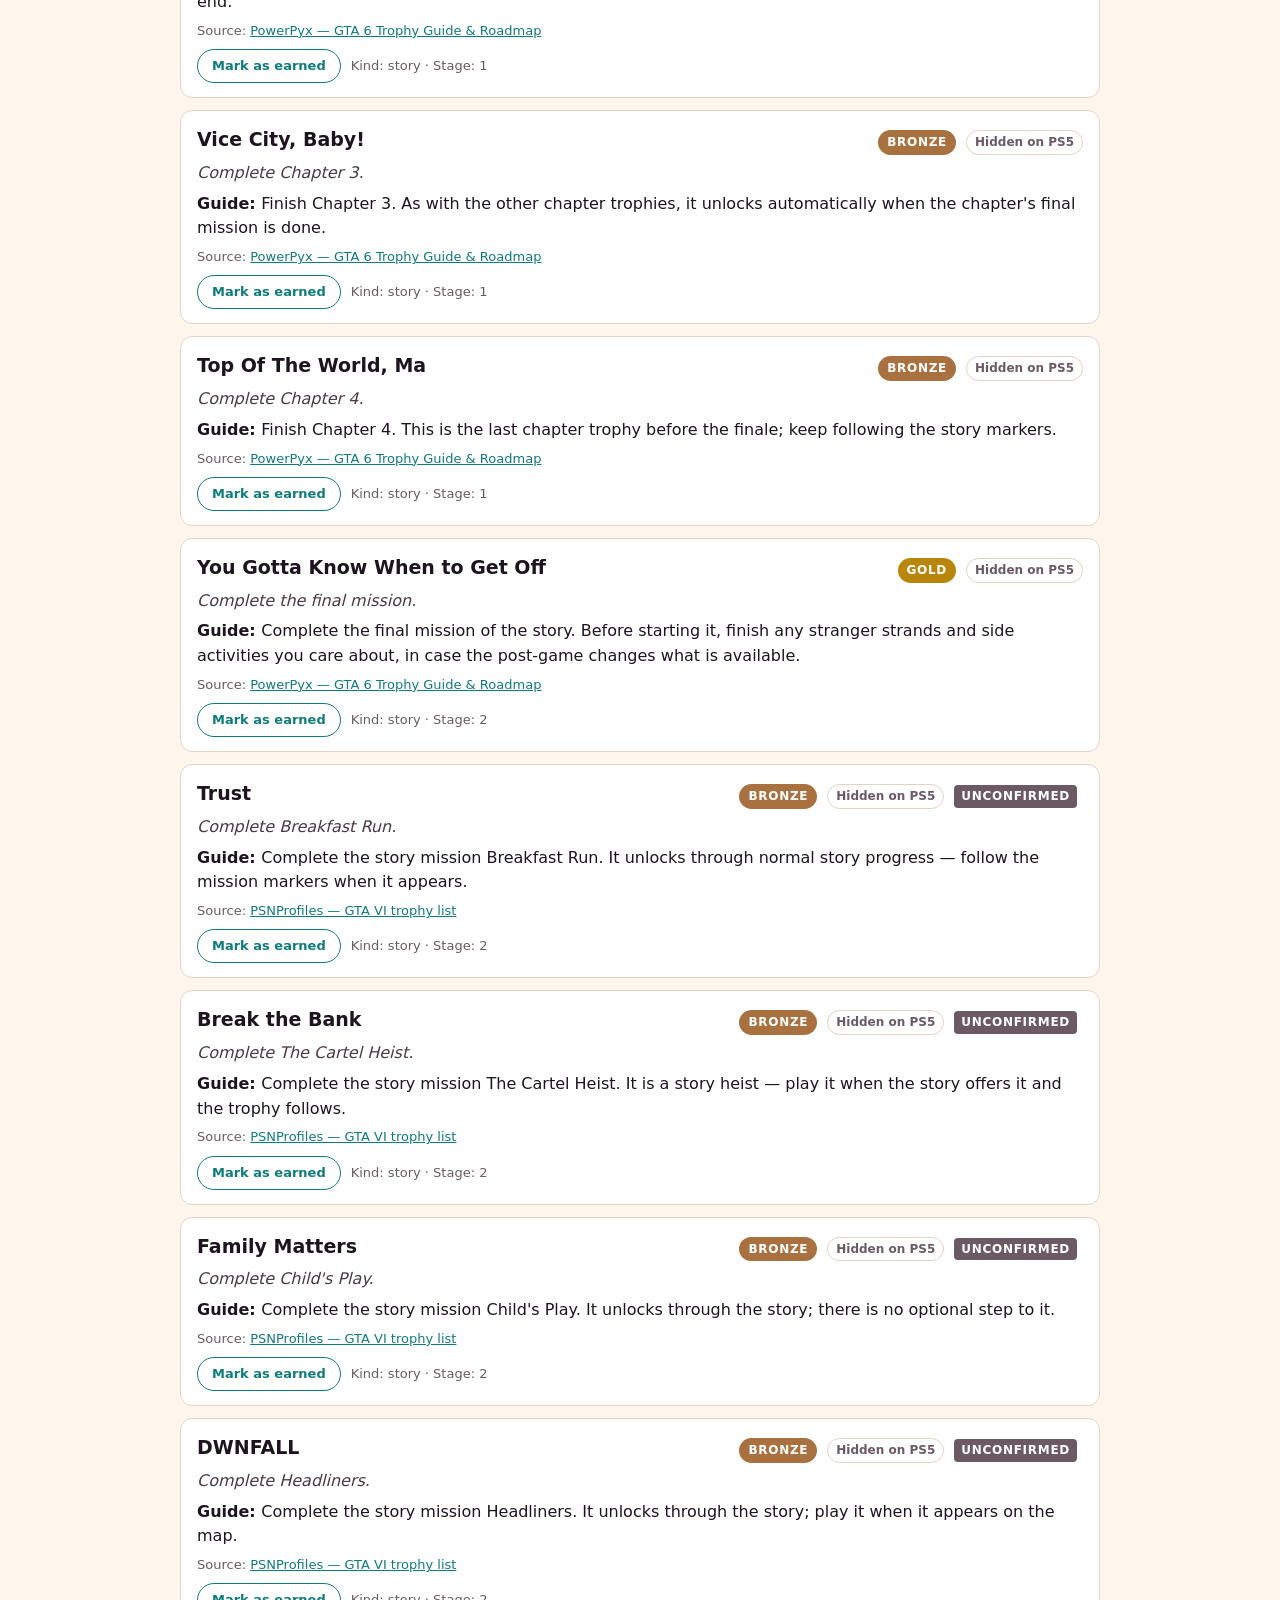
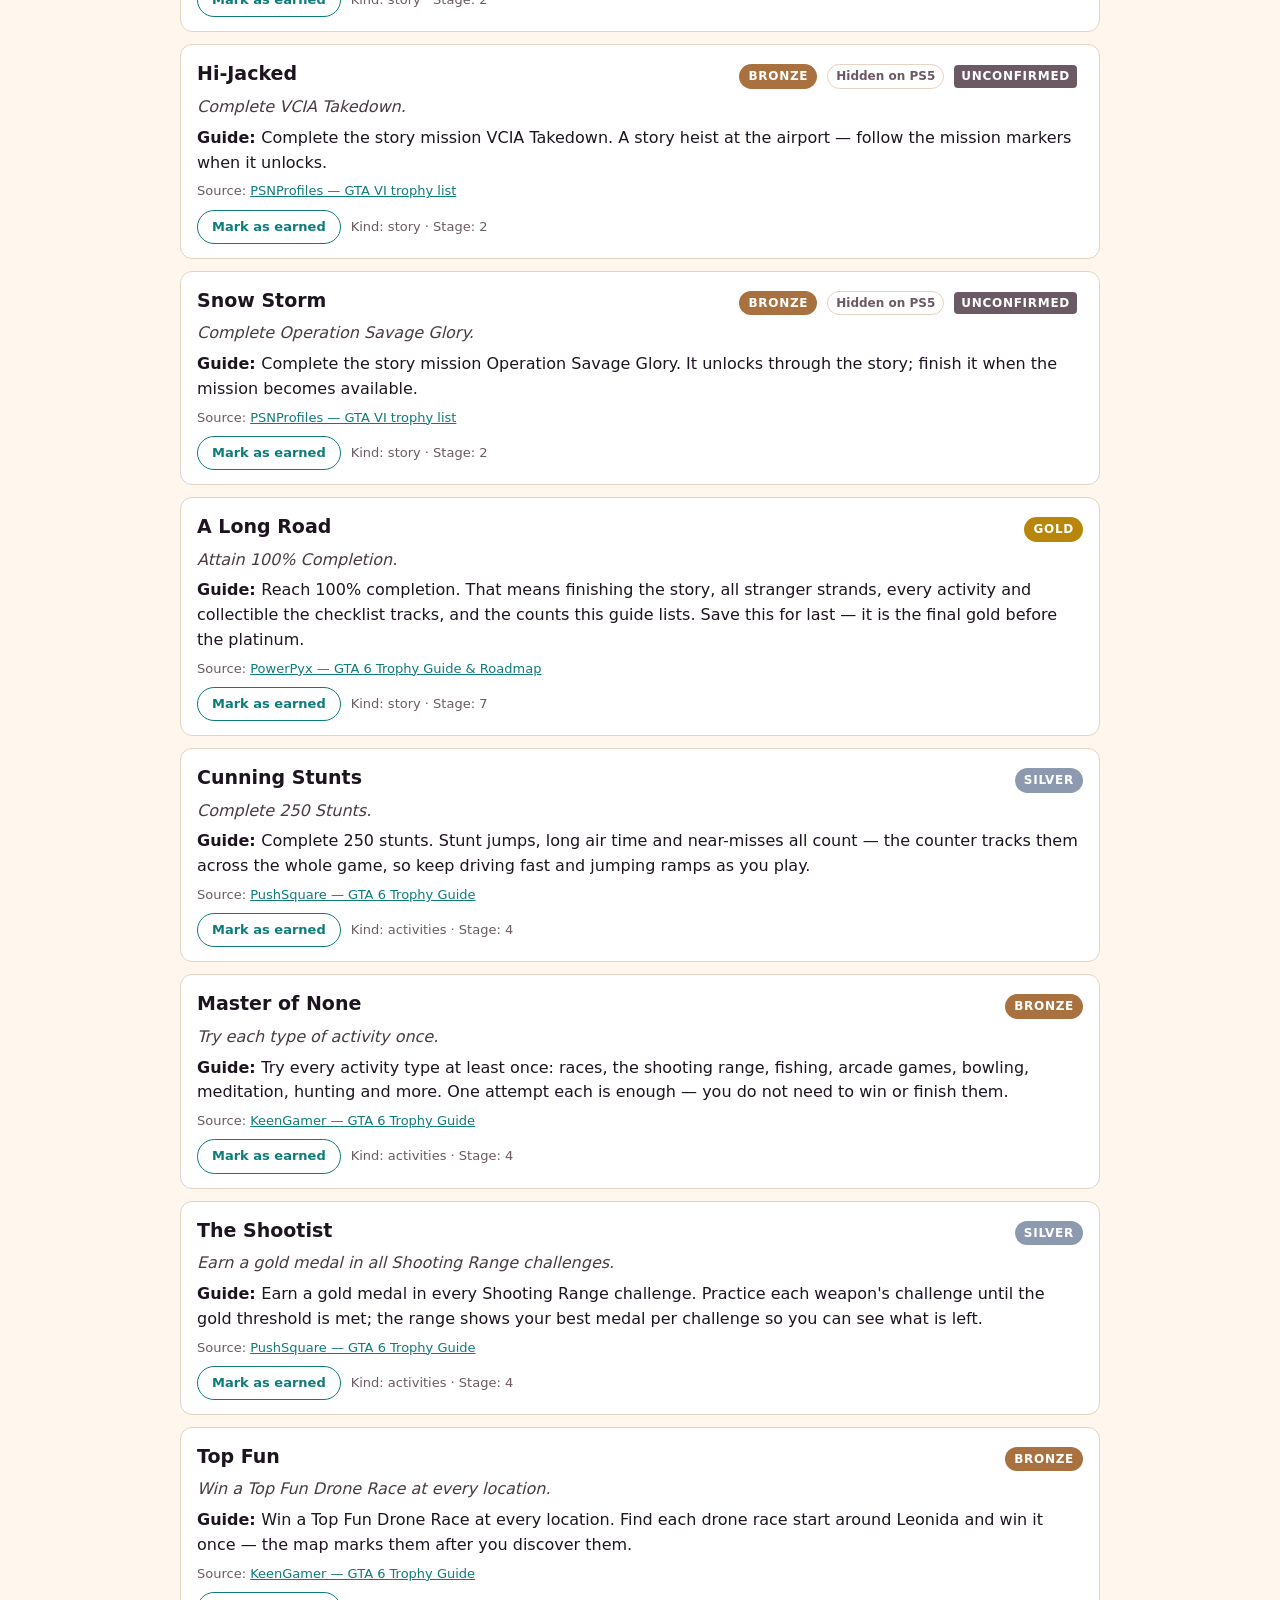
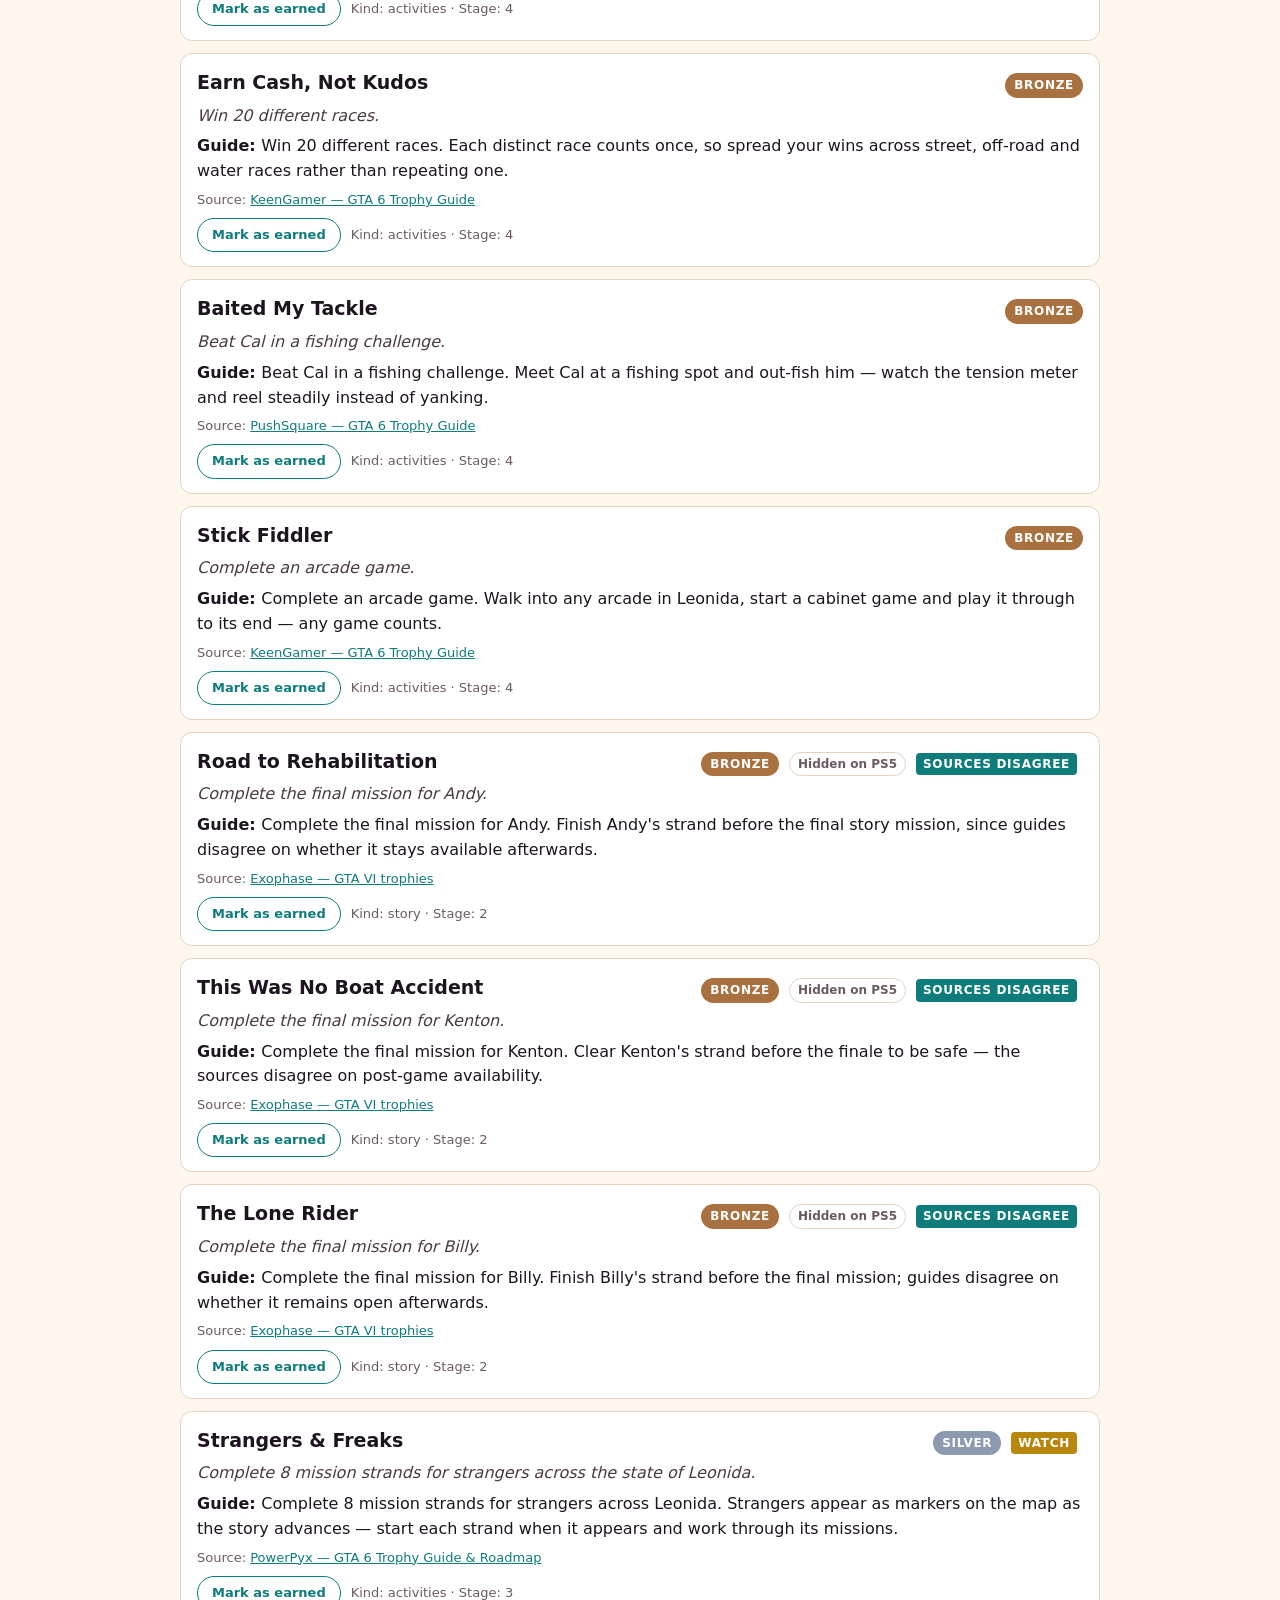
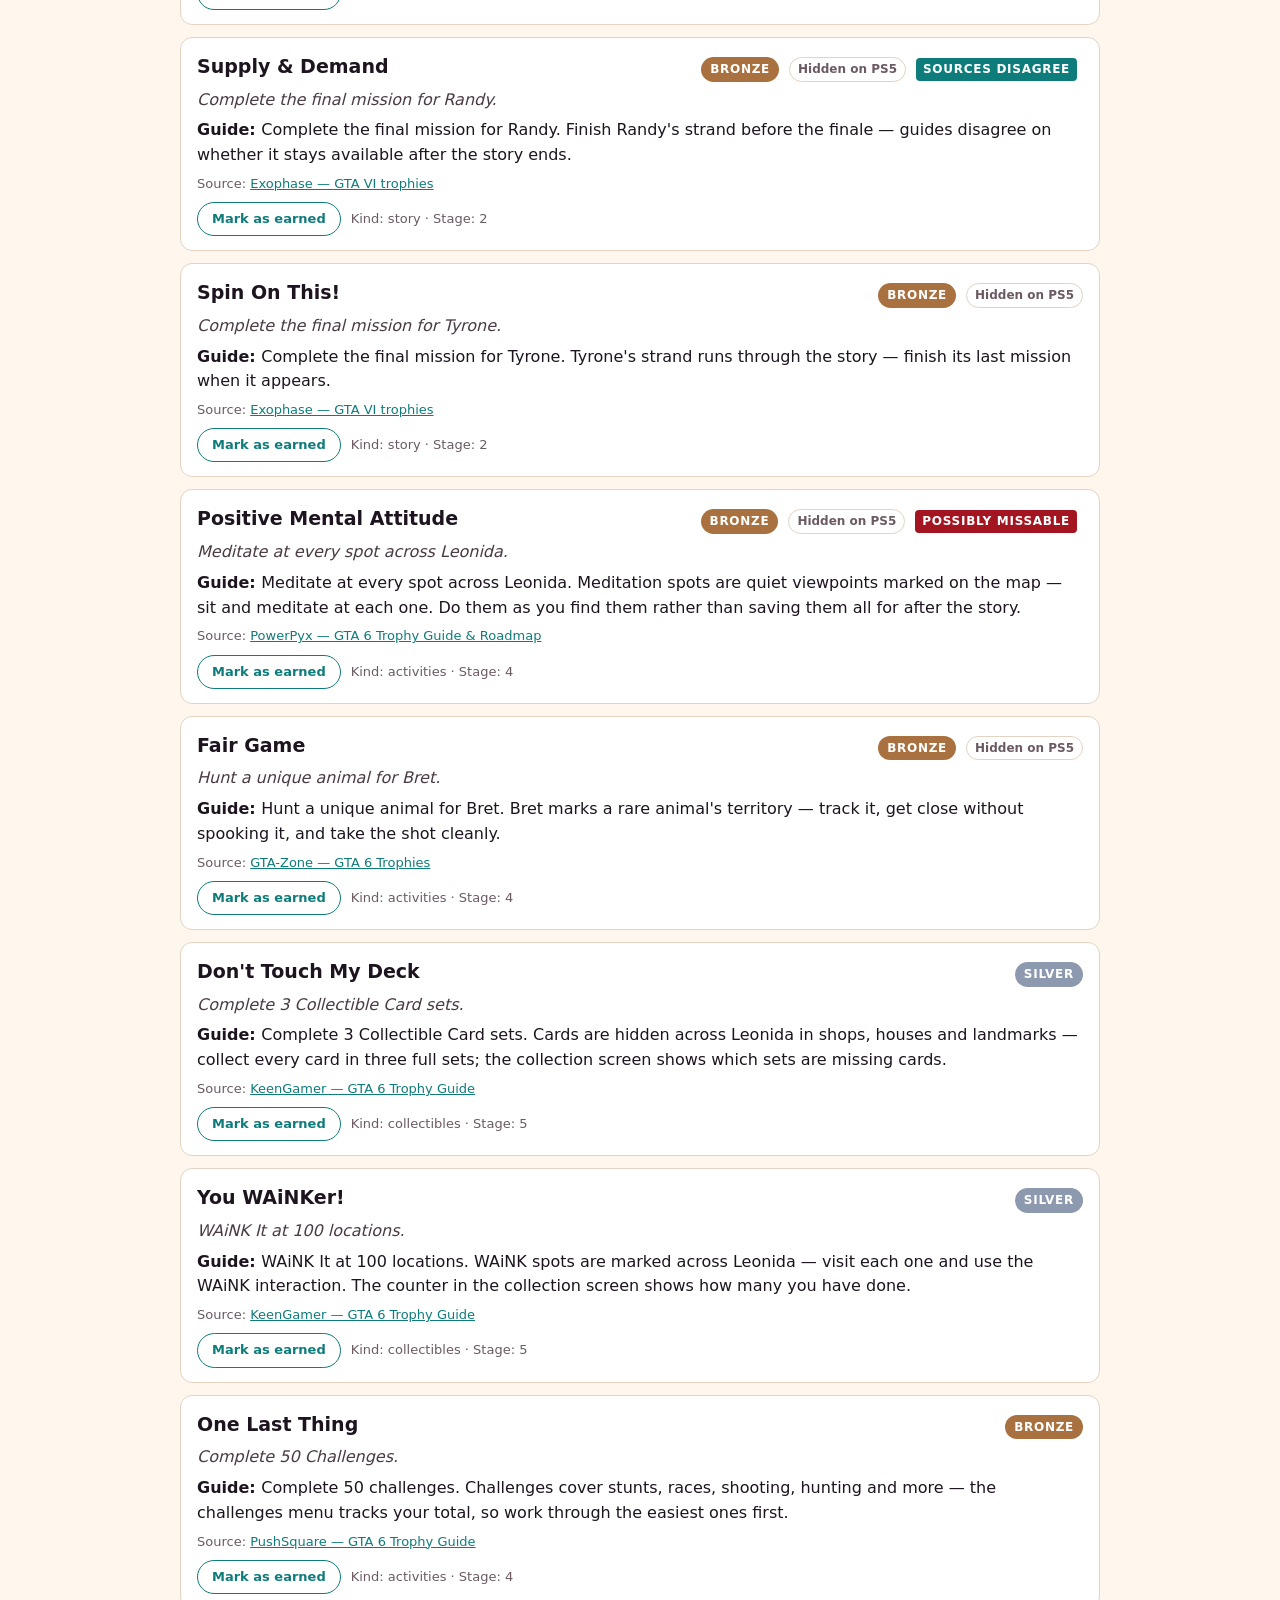
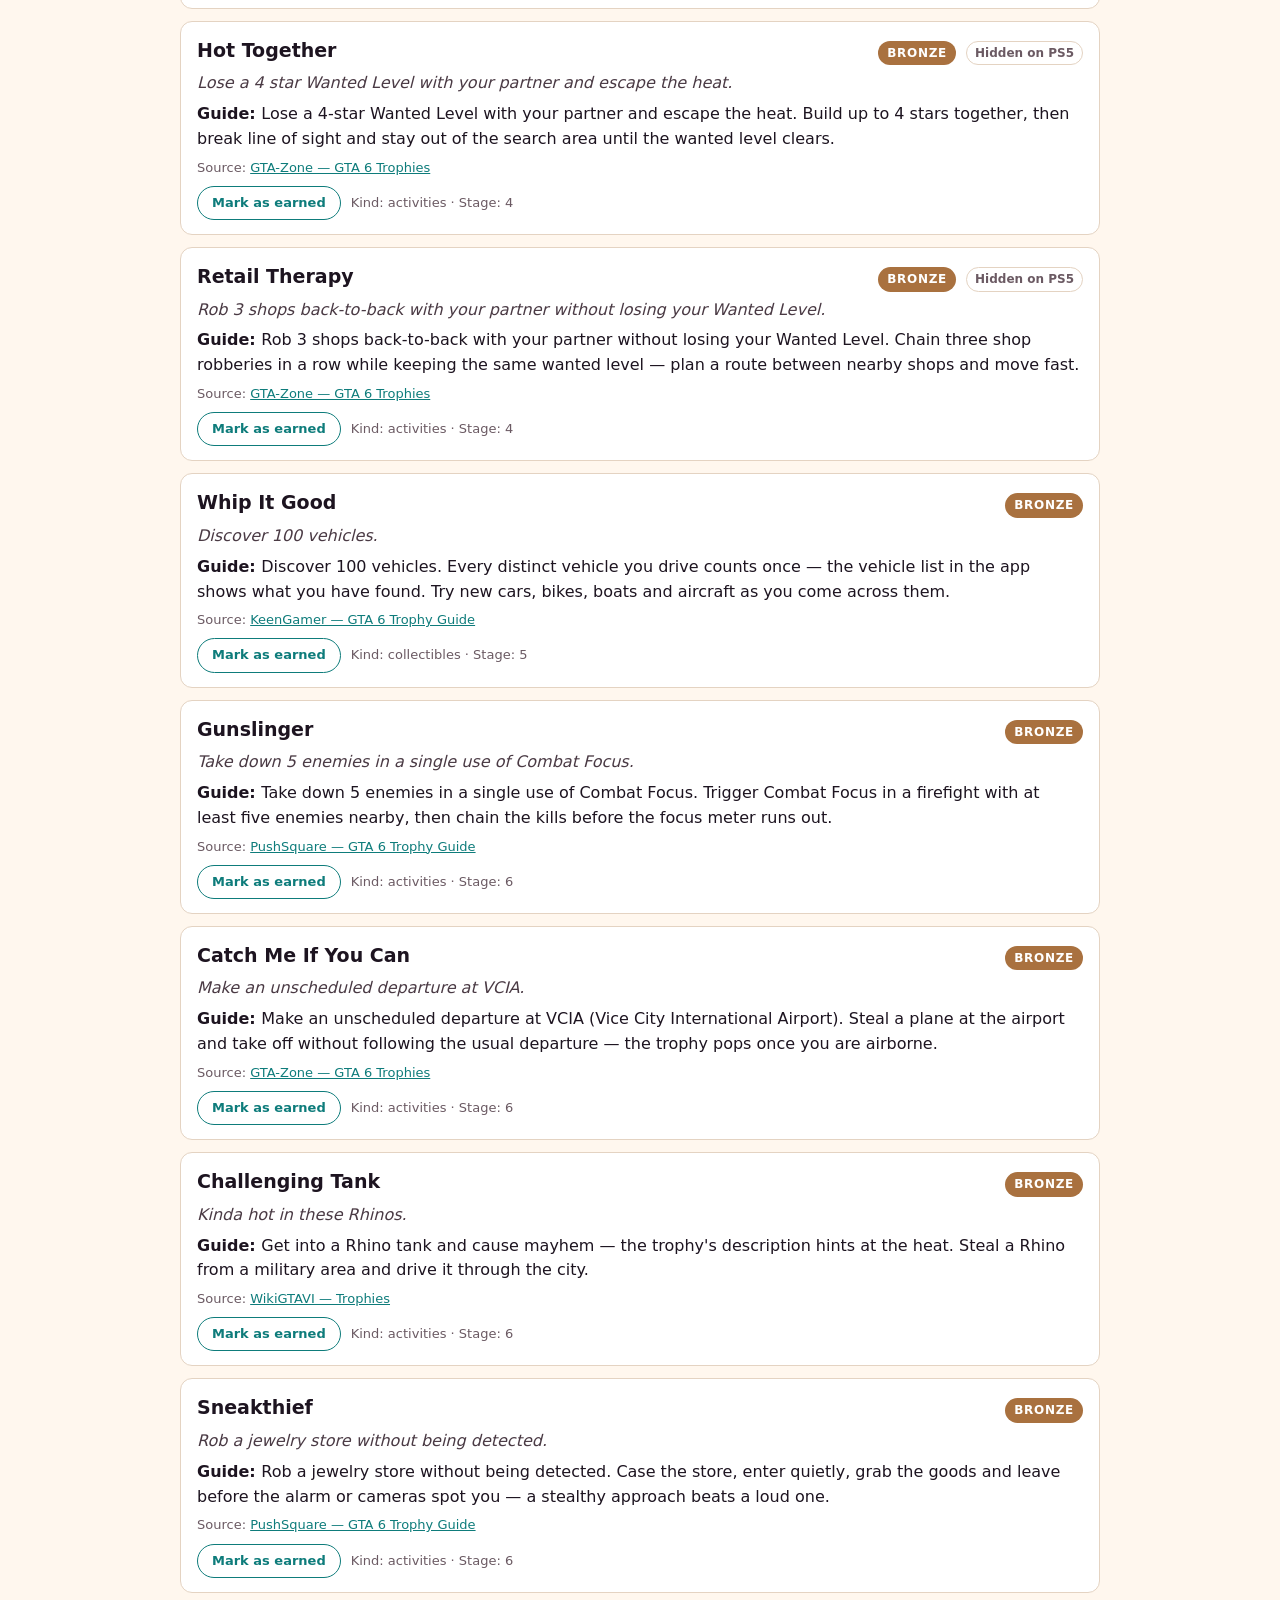
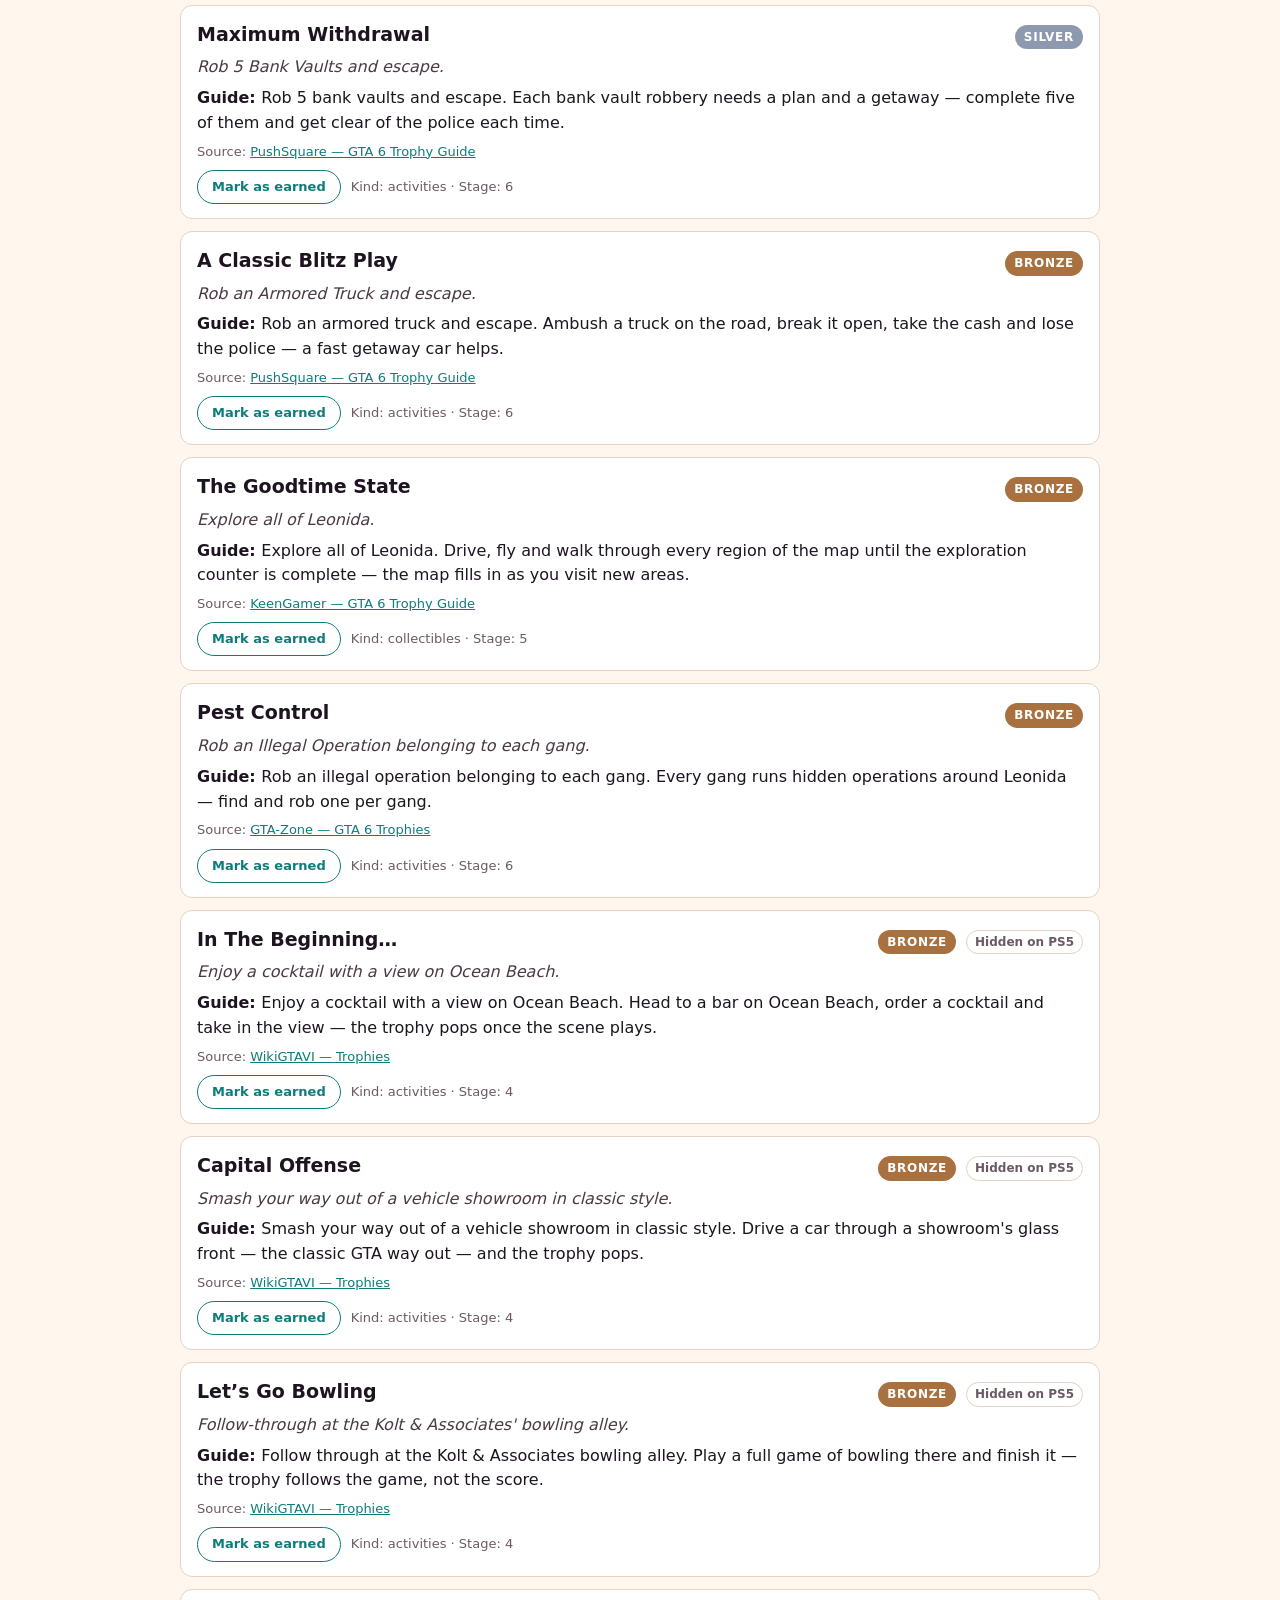
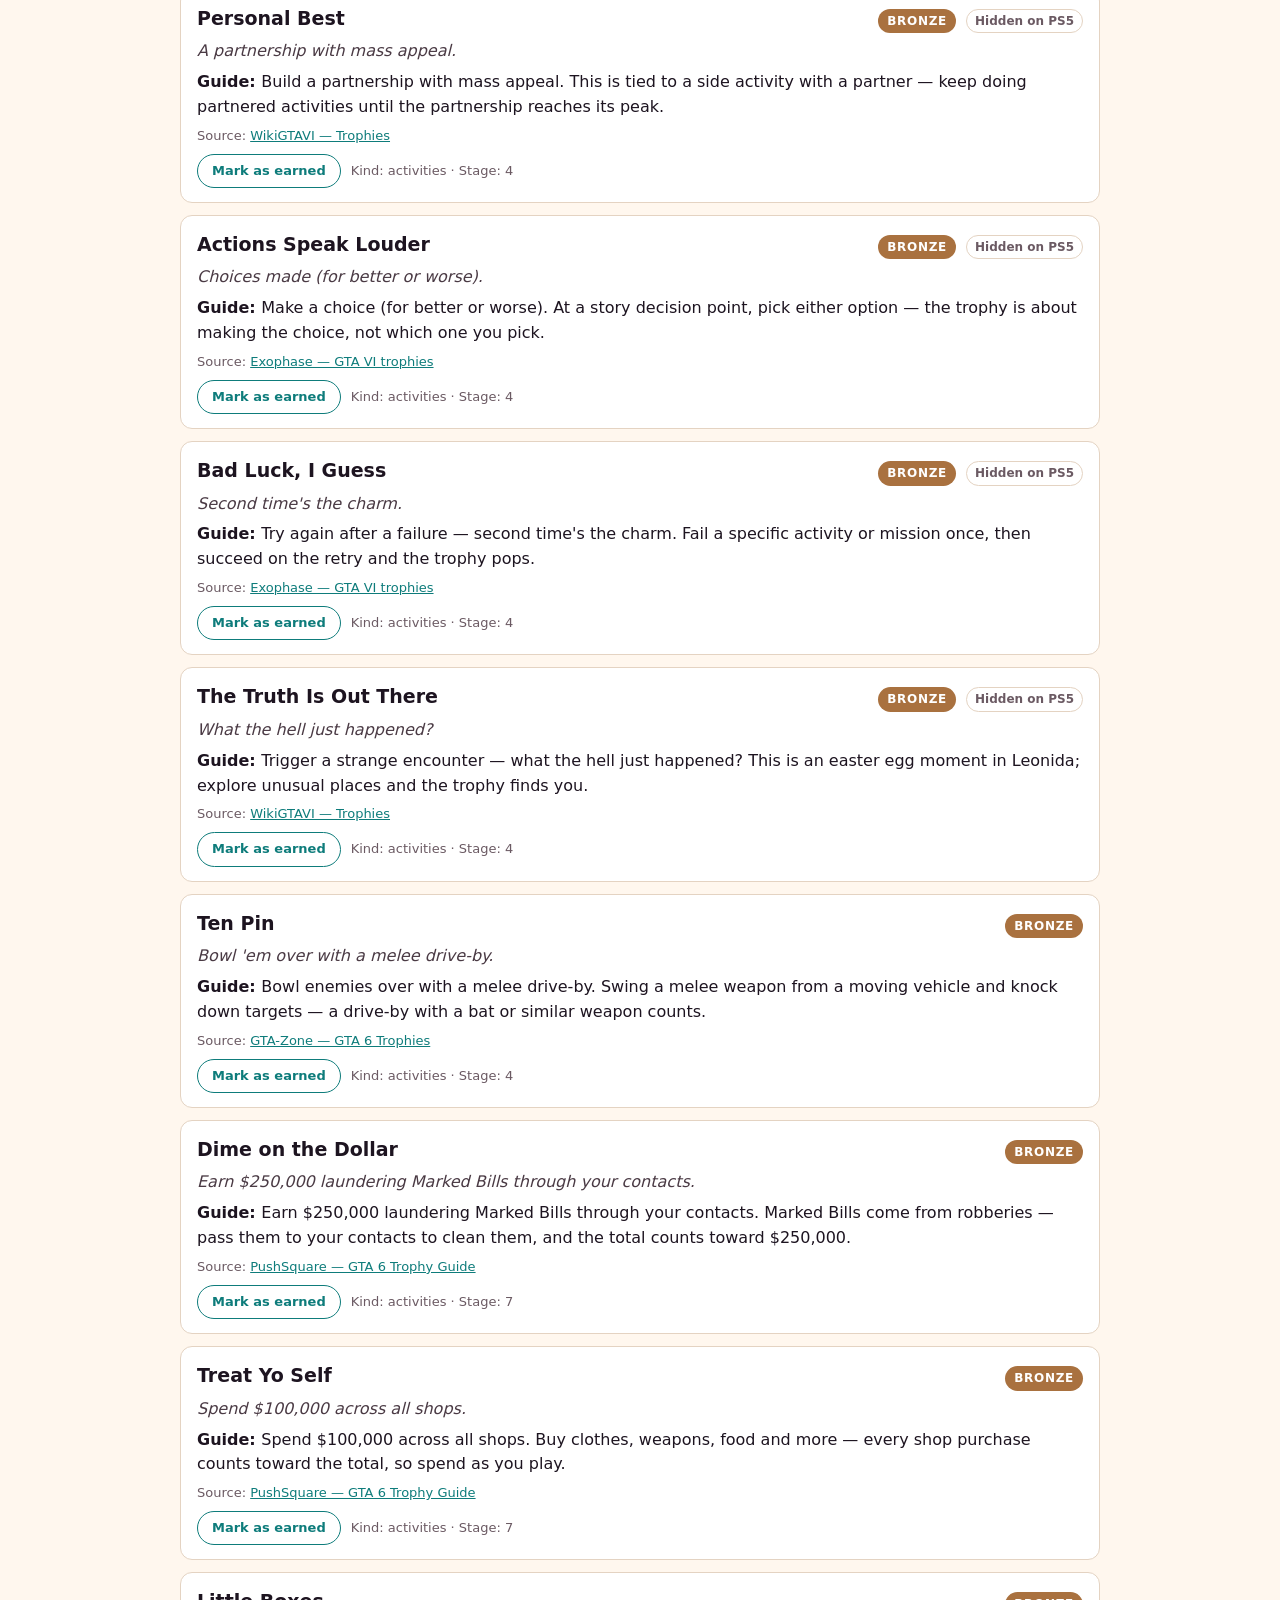
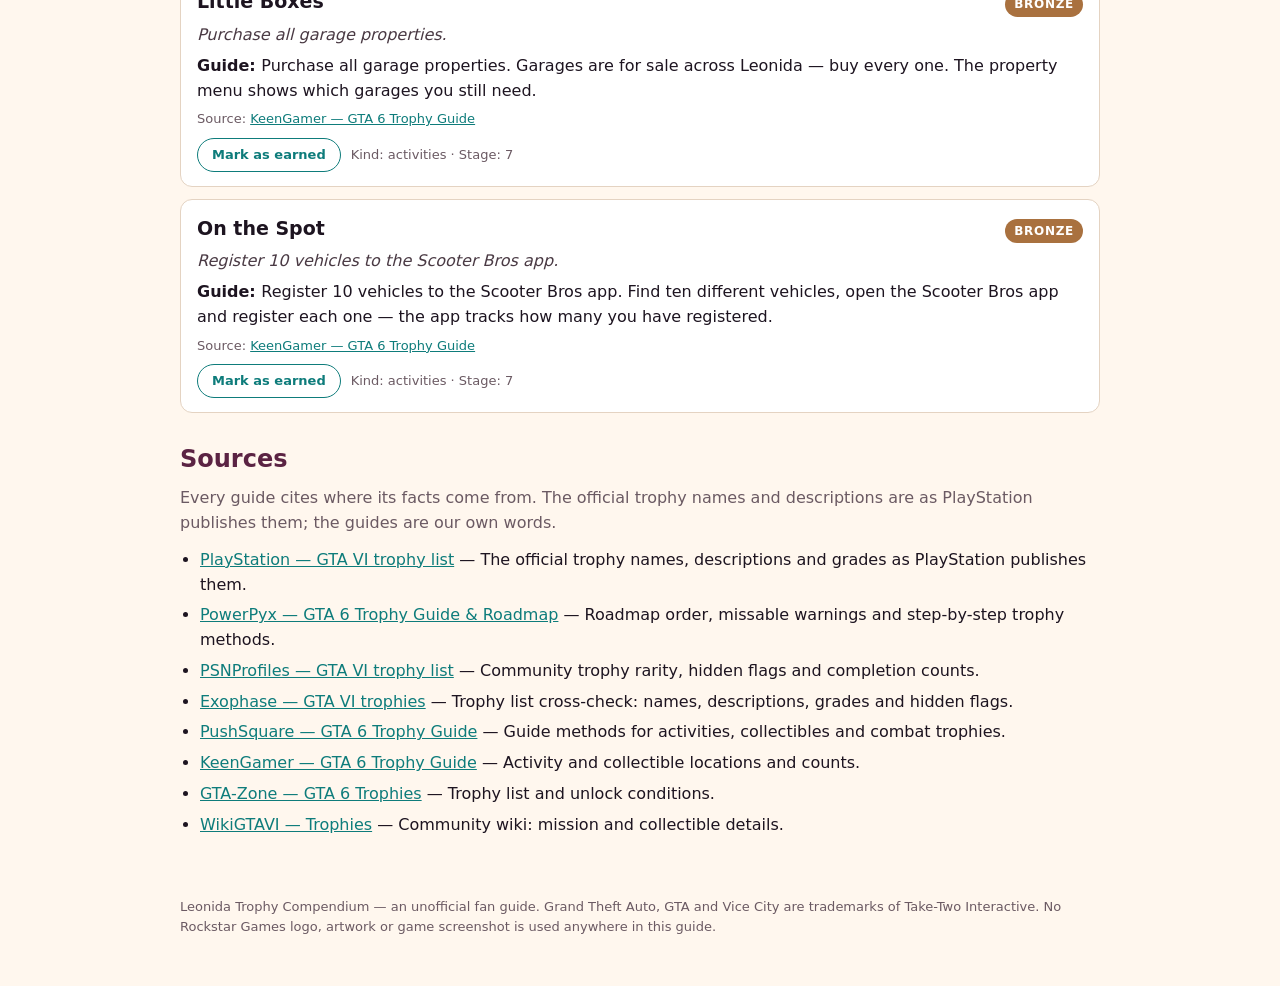
==== commit 4c6969d5: "Leonida Trophy Compendium REBUILD #3: full guide + tracker (55 trophies, cited guides, roadmap, miss" ====
--- a/app/index.html
+++ b/app/index.html
@@ -1,4 +1,4 @@
-<!DOCTYPE html>
+<!doctype html>
 <html lang="en">
 <head>
 <meta charset="utf-8">
@@ -7,87 +7,79 @@
 <link rel="stylesheet" href="style.css">
 </head>
 <body>
-<header class="top">
-  <div class="brand">
-    <div class="mark">LC</div>
-    <div>
-      <h1>Leonida Trophy Compendium</h1>
-      <p class="sub">Grand Theft Auto VI &middot; PS5 trophy guide &amp; tracker &middot; offline</p>
+<header class="masthead">
+  <div class="masthead-inner">
+    <p class="kicker">GRAND THEFT AUTO VI &middot; PLAYSTATION 5 &middot; 55 TROPHIES</p>
+    <h1>Leonida Trophy Compendium</h1>
+    <p class="lede">Every trophy, its official name, description and grade, a guide in our own
+    words with its sources, a roadmap to the platinum, and a checklist that saves
+    your progress in this browser. Works fully offline.</p>
+    <div class="progress" id="progress">
+      <div class="progress-bar"><div class="progress-fill" id="progressFill"></div></div>
+      <p class="progress-text" id="progressText">0 of 55 earned</p>
     </div>
-  </div>
-  <div class="progress" id="progress" aria-label="Progress">
-    <div class="bar"><div class="fill" id="progressFill" style="width:0%"></div></div>
-    <span id="progressText">0 / 55 earned</span>
-  </div>
-  <div class="actions">
-    <button id="exportBtn" type="button">Export progress</button>
-    <button id="importBtn" type="button">Import progress</button>
-    <input type="file" id="importFile" accept="application/json" hidden>
-    <label class="spoiler"><input type="checkbox" id="spoilerToggle"> Hide story spoilers</label>
   </div>
 </header>
 
-<section class="audit" id="auditStrip" aria-label="Audit"></section>
-
-<nav class="chips" id="filterChips" aria-label="Filter by kind">
-  <button data-kind="all" class="on" type="button">All 55</button>
-  <button data-kind="Story" type="button">Story</button>
-  <button data-kind="Side" type="button">Side</button>
-  <button data-kind="Activities" type="button">Activities</button>
-  <button data-kind="Collectibles" type="button">Collectibles</button>
-  <button data-kind="Crime" type="button">Crime</button>
-  <button data-kind="Money" type="button">Money</button>
-  <button data-kind="World" type="button">World</button>
-  <button data-kind="Misc" type="button">Misc</button>
-  <button data-kind="earned" type="button">Earned ✓</button>
-  <button data-kind="todo" type="button">To do</button>
-</nav>
-
-<nav class="tabs" aria-label="Sections">
-  <button data-tab="checklist" class="on" type="button">Checklist</button>
-  <button data-tab="roadmap" type="button">Roadmap</button>
-  <button data-tab="missables" type="button">Missables</button>
-  <button data-tab="sources" type="button">Sources</button>
+<nav class="toolbar" aria-label="Guide controls">
+  <div class="toolbar-row">
+    <label class="search">Search <input id="search" type="search" placeholder="trophy name or guide word&hellip;" autocomplete="off"></label>
+    <label class="check"><input type="checkbox" id="spoiler"> Spoiler-safe mode (hide story trophies until earned)</label>
+  </div>
+  <div class="toolbar-row filters" id="filters" role="group" aria-label="Filter by kind">
+    <button data-filter="all" class="active">All 55</button>
+    <button data-filter="story">Story</button>
+    <button data-filter="missable">Missable</button>
+    <button data-filter="collectibles">Collectibles</button>
+    <button data-filter="activities">Activities</button>
+    <button data-filter="online">Online</button>
+    <button data-filter="earned">Earned</button>
+    <button data-filter="todo">Not yet earned</button>
+  </div>
+  <div class="toolbar-row actions">
+    <button id="exportBtn" type="button">Export progress</button>
+    <button id="importBtn" type="button">Import progress</button>
+    <input type="file" id="importFile" accept="application/json,.json" hidden>
+    <button id="resetBtn" type="button">Reset progress</button>
+  </div>
 </nav>
 
 <main>
-  <section id="tab-checklist" class="panel on">
-    <div class="cols">
-      <div class="list" id="trophyList" aria-label="Trophy list"></div>
-      <aside class="detail" id="detail" aria-label="Guide detail">
-        <p class="hint">Pick a trophy on the left to see its guide, steps and sources.</p>
-      </aside>
-      <aside class="srcpanel" id="srcPanel" aria-label="Sources for this trophy">
-        <h2>Sources</h2>
-        <p class="hint">Sources for the selected trophy appear here.</p>
-      </aside>
-    </div>
+  <section class="roadmap" id="roadmap" aria-labelledby="roadmapTitle">
+    <h2 id="roadmapTitle">Roadmap to the platinum</h2>
+    <p class="roadmap-intro">Seven stages, in the order to play them. Story first, then the stranger
+    strands and activities, then collectibles and clean-up, and 100% completion last.</p>
+    <ol class="roadmap-list" id="roadmapList"></ol>
   </section>
 
-  <section id="tab-roadmap" class="panel">
-    <h2>Roadmap to the Platinum</h2>
-    <p class="lede">One playthrough, about 200 hours (PowerPyx: difficulty 4/10). No online trophies, no mission replay, no difficulty settings — free-roam continues after the story. Keep cheats off: they disable trophies and saving.</p>
-    <ol class="stages" id="stageList"></ol>
+  <section class="missables" id="missables" aria-labelledby="missableTitle">
+    <h2 id="missableTitle">Missable trophies &mdash; read before you play</h2>
+    <p class="missable-intro">One trophy is possibly missable, one needs watching, and several are
+    unconfirmed or disputed by the sources. Check the flags on each trophy below.</p>
+    <ul class="missable-list" id="missableList"></ul>
   </section>
 
-  <section id="tab-missables" class="panel">
-    <h2>Missables &amp; warnings</h2>
-    <p class="lede">Only one trophy is flagged as possibly missable. Everything else can be finished in free-roam after the story. Save manually at the start and end of every chapter — missions cannot be replayed.</p>
-    <div id="missableList"></div>
+  <section class="checklist" aria-labelledby="listTitle">
+    <h2 id="listTitle">The checklist</h2>
+    <p class="list-note">Tick a trophy when you earn it. Progress is saved in this browser
+    (localStorage) and can be exported to a file and imported back.</p>
+    <div id="trophyList"></div>
   </section>
 
-  <section id="tab-sources" class="panel">
-    <h2>Sources</h2>
-    <p class="lede">Every guide in this compendium is written in our own words and cites its sources. Trophy names and descriptions are the PlayStation / Xbox list as published on PSN and Xbox since the game launched, as collected by PSNProfiles and TrueAchievements. Rockstar has not published a separate official list, so anything not confirmed in two sources is marked unconfirmed.</p>
-    <ul class="srclist" id="sourceList"></ul>
-    <h3>Where sources disagree</h3>
-    <div id="disputeList"></div>
+  <section class="sources" aria-labelledby="sourcesTitle">
+    <h2 id="sourcesTitle">Sources</h2>
+    <p class="sources-intro">Every guide cites where its facts come from. The official trophy names
+    and descriptions are as PlayStation publishes them; the guides are our own words.</p>
+    <ul class="source-list" id="sourceList"></ul>
   </section>
 </main>
 
 <footer>
-  <p>Leonida Trophy Compendium — an unofficial fan guide. Grand Theft Auto and GTA are trademarks of Take-Two Interactive. No Rockstar Games logo, artwork or game screenshots are used. Built for the make.fun gta6-trophy-guide-01 bounty.</p>
+  <p>Leonida Trophy Compendium &mdash; an unofficial fan guide. Grand Theft Auto, GTA and
+  Vice City are trademarks of Take-Two Interactive. No Rockstar Games logo, artwork
+  or game screenshot is used anywhere in this guide.</p>
 </footer>
-<script src="app.js"></script>
+
+<script type="module" src="app.js"></script>
 </body>
 </html>
--- a/app/style.css
+++ b/app/style.css
@@ -1,75 +1,99 @@
-:root{
-  --navy:#0e1a2b; --navy2:#13263f; --panel:#16283f; --line:#24405f;
-  --amber:#f5a623; --amber2:#ffc95e; --teal:#2ec4b6; --ink:#e8eef5;
-  --muted:#9db1c7; --dim:#6f87a1; --good:#3ddc84; --warn:#ff5d5d;
+/* Leonida Trophy Compendium — a Vice City sunset palette, built for legibility. */
+:root {
+  --ink: #1d1420;
+  --paper: #fff7ee;
+  --card: #ffffff;
+  --line: #e4d3c2;
+  --plum: #5b2343;
+  --magenta: #c2276b;
+  --teal: #0e7c7b;
+  --gold: #b8860b;
+  --muted: #6b5a63;
+  --flag: #a31621;
 }
-*{box-sizing:border-box}
-body{margin:0;background:var(--navy);color:var(--ink);font:15px/1.5 system-ui,-apple-system,"Segoe UI",Roboto,sans-serif}
-h1{font-size:22px;margin:0;letter-spacing:.3px}
-h2{font-size:18px;margin:0 0 8px;color:var(--amber2)}
-h3{font-size:15px;margin:18px 0 6px;color:var(--amber2)}
-a{color:var(--teal)}
-button{cursor:pointer}
-.top{display:flex;flex-wrap:wrap;gap:16px;align-items:center;padding:16px 20px;background:var(--navy2);border-bottom:3px solid var(--amber)}
-.brand{display:flex;gap:12px;align-items:center}
-.mark{width:46px;height:46px;border-radius:8px;background:linear-gradient(135deg,var(--amber),#c47f0e);color:#1a1206;display:grid;place-items:center;font-weight:800;font-size:18px;letter-spacing:1px}
-.sub{margin:2px 0 0;color:var(--muted);font-size:13px}
-.progress{margin-left:auto;display:flex;align-items:center;gap:10px;min-width:260px}
-.bar{flex:1;height:12px;background:#0a1420;border:1px solid var(--line);border-radius:6px;overflow:hidden}
-.fill{height:100%;background:linear-gradient(90deg,var(--teal),var(--amber));transition:width .3s}
-#progressText{font-size:13px;color:var(--muted);white-space:nowrap}
-.actions{display:flex;gap:8px;align-items:center;flex-wrap:wrap}
-.actions button{background:var(--panel);color:var(--ink);border:1px solid var(--line);border-radius:6px;padding:7px 12px;font-size:13px}
-.actions button:hover{border-color:var(--amber)}
-.spoiler{font-size:13px;color:var(--muted);display:flex;gap:6px;align-items:center}
-.audit{display:flex;flex-wrap:wrap;gap:8px 18px;padding:10px 20px;background:#0a1420;border-bottom:1px solid var(--line);font-size:13px;color:var(--muted)}
-.audit b{color:var(--ink)}
-.audit .flag{color:var(--warn)}
-.chips{display:flex;flex-wrap:wrap;gap:6px;padding:12px 20px 4px}
-.chips button{background:var(--panel);color:var(--muted);border:1px solid var(--line);border-radius:20px;padding:5px 12px;font-size:13px}
-.chips button.on{background:var(--amber);color:#1a1206;border-color:var(--amber);font-weight:700}
-.tabs{display:flex;gap:4px;padding:10px 20px 0}
-.tabs button{background:transparent;color:var(--muted);border:1px solid transparent;border-bottom:none;border-radius:8px 8px 0 0;padding:9px 18px;font-size:14px;font-weight:600}
-.tabs button.on{background:var(--panel);color:var(--amber2);border-color:var(--line)}
-main{padding:0 20px 20px}
-.panel{display:none;background:var(--panel);border:1px solid var(--line);border-radius:0 8px 8px 8px;padding:18px}
-.panel.on{display:block}
-.lede{color:var(--muted);max-width:75ch}
-.cols{display:grid;grid-template-columns:minmax(280px,1.1fr) minmax(280px,1.3fr) 220px;gap:16px}
-.list{display:flex;flex-direction:column;gap:6px;max-height:640px;overflow:auto;padding-right:4px}
-.trow{display:flex;gap:10px;align-items:flex-start;text-align:left;background:var(--navy2);border:1px solid var(--line);border-radius:8px;padding:9px 10px;color:var(--ink);width:100%}
-.trow:hover{border-color:var(--amber)}
-.trow.sel{border-color:var(--amber);box-shadow:0 0 0 1px var(--amber)}
-.trow .ck{width:20px;height:20px;flex:none;border:2px solid var(--dim);border-radius:4px;margin-top:2px;display:grid;place-items:center;font-size:13px;color:#0a1420}
-.trow.earned .ck{background:var(--good);border-color:var(--good)}
-.trow .nm{font-weight:700;font-size:14px}
-.trow .ds{color:var(--muted);font-size:12.5px}
-.grade{display:inline-block;font-size:11px;font-weight:800;letter-spacing:.5px;text-transform:uppercase;border-radius:4px;padding:1px 6px;margin-left:6px;vertical-align:1px}
-.grade.Platinum{background:#7dd3fc;color:#0a1420}
-.grade.Gold{background:var(--amber);color:#1a1206}
-.grade.Silver{background:#cbd5e1;color:#0a1420}
-.grade.Bronze{background:#b08954;color:#1a1206}
-.tag{display:inline-block;font-size:11px;border:1px solid var(--line);border-radius:4px;padding:0 5px;margin-left:6px;color:var(--muted)}
-.tag.hidden{color:var(--amber2);border-color:var(--amber)}
-.tag.miss{color:var(--warn);border-color:var(--warn)}
-.detail h2{margin-top:0}
-.detail .meta{color:var(--muted);font-size:13px;margin:0 0 10px}
-.detail ol{padding-left:20px}
-.detail li{margin-bottom:6px}
-.warnbox{background:#2b1414;border:1px solid var(--warn);border-radius:8px;padding:10px 12px;margin:10px 0;font-size:13.5px}
-.notebox{background:var(--navy2);border:1px solid var(--line);border-radius:8px;padding:10px 12px;margin:10px 0;font-size:13.5px}
-.srcpanel h2{margin-top:0}
-.srcpanel ul{list-style:none;padding:0;margin:0;display:flex;flex-direction:column;gap:8px}
-.srcpanel a{font-size:13.5px;word-break:break-all}
-.hint{color:var(--dim);font-size:13px}
-.stages{list-style:none;padding:0;margin:0;display:flex;flex-direction:column;gap:10px}
-.stages li{background:var(--navy2);border:1px solid var(--line);border-radius:8px;padding:12px 14px}
-.stages .st-t{font-weight:700;color:var(--amber2)}
-.stages .st-n{color:var(--muted);font-size:13px}
-.srclist{list-style:none;padding:0;display:flex;flex-direction:column;gap:8px}
-.srclist a{word-break:break-all}
-.misscard{background:var(--navy2);border:1px solid var(--line);border-radius:8px;padding:12px 14px;margin-bottom:10px}
-.misscard .flag{color:var(--warn);font-weight:700}
-.misscard .ok{color:var(--good);font-weight:700}
-footer{padding:14px 20px 24px;color:var(--dim);font-size:12.5px}
-@media (max-width:1000px){.cols{grid-template-columns:1fr}.progress{margin-left:0;width:100%}}
+* { box-sizing: border-box; }
+body {
+  margin: 0;
+  background: var(--paper);
+  color: var(--ink);
+  font: 16px/1.55 system-ui, -apple-system, "Segoe UI", Roboto, sans-serif;
+}
+.masthead {
+  background: linear-gradient(135deg, #2b0f2e 0%, #5b2343 45%, #c2276b 75%, #ff7a3d 100%);
+  color: #fff;
+}
+.masthead-inner { max-width: 960px; margin: 0 auto; padding: 36px 20px 28px; }
+.kicker { margin: 0 0 6px; letter-spacing: .14em; font-size: 12px; font-weight: 700; opacity: .9; }
+.masthead h1 { margin: 0 0 10px; font-size: 40px; line-height: 1.05; letter-spacing: -.01em; }
+.lede { margin: 0; max-width: 640px; font-size: 17px; opacity: .95; }
+.progress { margin-top: 18px; max-width: 640px; }
+.progress-bar { height: 12px; border-radius: 999px; background: rgba(255,255,255,.28); overflow: hidden; }
+.progress-fill { height: 100%; width: 0%; background: #ffd166; border-radius: 999px; transition: width .25s ease; }
+.progress-text { margin: 6px 0 0; font-size: 14px; font-weight: 600; }
+.toolbar {
+  position: sticky; top: 0; z-index: 10;
+  background: #fff; border-bottom: 1px solid var(--line);
+}
+.toolbar-row { max-width: 960px; margin: 0 auto; padding: 10px 20px; display: flex; gap: 12px; flex-wrap: wrap; align-items: center; }
+.search { display: flex; gap: 8px; align-items: center; font-weight: 600; }
+.search input { padding: 8px 10px; border: 1px solid var(--line); border-radius: 8px; font: inherit; min-width: 260px; }
+.check { display: flex; gap: 6px; align-items: center; font-size: 14px; }
+.filters button, .actions button {
+  padding: 7px 12px; border: 1px solid var(--plum); border-radius: 999px;
+  background: #fff; color: var(--plum); font: inherit; font-size: 14px; cursor: pointer;
+}
+.filters button.active { background: var(--plum); color: #fff; }
+.actions button { border-color: var(--teal); color: var(--teal); }
+.actions button:hover { background: #e6f4f3; }
+main { max-width: 960px; margin: 0 auto; padding: 8px 20px 40px; }
+section { margin-top: 28px; }
+h2 { font-size: 24px; margin: 0 0 8px; color: var(--plum); }
+.roadmap-intro, .missable-intro, .list-note, .sources-intro { margin: 0 0 12px; color: var(--muted); }
+.roadmap-list { counter-reset: stage; list-style: none; margin: 0; padding: 0; display: grid; gap: 10px; }
+.roadmap-list li {
+  counter-increment: stage; background: var(--card); border: 1px solid var(--line);
+  border-left: 6px solid var(--magenta); border-radius: 10px; padding: 12px 14px;
+}
+.roadmap-list li::before {
+  content: "Stage " counter(stage) " — "; font-weight: 800; color: var(--magenta);
+}
+.roadmap-list .stage-name { font-weight: 800; }
+.roadmap-list .stage-detail { color: var(--muted); font-size: 14px; }
+.missable-list { list-style: none; margin: 0; padding: 0; display: grid; gap: 8px; }
+.missable-list li {
+  background: #fdf0f1; border: 1px solid #f0c4c7; border-radius: 10px; padding: 10px 14px;
+}
+.flag { display: inline-block; font-size: 12px; font-weight: 800; text-transform: uppercase; letter-spacing: .06em; color: #fff; background: var(--flag); border-radius: 4px; padding: 2px 7px; margin-right: 6px; }
+.flag.watch { background: #b8860b; }
+.flag.unconfirmed { background: #6b5a63; }
+.flag.disputed { background: #0e7c7b; }
+.trophy {
+  background: var(--card); border: 1px solid var(--line); border-radius: 12px;
+  padding: 14px 16px; margin: 0 0 12px;
+}
+.trophy.earned { border-color: var(--teal); background: #f2faf9; }
+.trophy-head { display: flex; gap: 10px; align-items: baseline; flex-wrap: wrap; }
+.trophy-head h3 { margin: 0; font-size: 19px; flex: 1; min-width: 200px; }
+.grade {
+  font-size: 12px; font-weight: 800; text-transform: uppercase; letter-spacing: .06em;
+  border-radius: 999px; padding: 3px 9px; color: #fff; background: #8a6d3b;
+}
+.grade.platinum { background: #7b7f9e; }
+.grade.gold { background: var(--gold); }
+.grade.silver { background: #8d99ae; }
+.grade.bronze { background: #a9713f; }
+.hidden-tag { font-size: 12px; font-weight: 700; color: var(--muted); border: 1px solid var(--line); border-radius: 999px; padding: 2px 8px; }
+.trophy-desc { margin: 6px 0; font-style: italic; color: #4a3a44; }
+.trophy-guide { margin: 6px 0; }
+.trophy-guide .label { font-weight: 800; }
+.trophy-source { margin: 6px 0 0; font-size: 13px; color: var(--muted); }
+.trophy-source a { color: var(--teal); }
+.trophy-meta { margin-top: 8px; display: flex; gap: 10px; align-items: center; flex-wrap: wrap; font-size: 13px; color: var(--muted); }
+.earn { font: inherit; cursor: pointer; padding: 6px 14px; border-radius: 999px; border: 1px solid var(--teal); background: #fff; color: var(--teal); font-weight: 700; }
+.trophy.earned .earn { background: var(--teal); color: #fff; }
+.spoiler-hidden .spoiler { filter: blur(6px); user-select: none; }
+.source-list { margin: 0; padding-left: 20px; }
+.source-list li { margin-bottom: 6px; }
+.source-list a { color: var(--teal); }
+footer { max-width: 960px; margin: 0 auto; padding: 0 20px 36px; color: var(--muted); font-size: 13px; }
+.empty { color: var(--muted); font-style: italic; }
